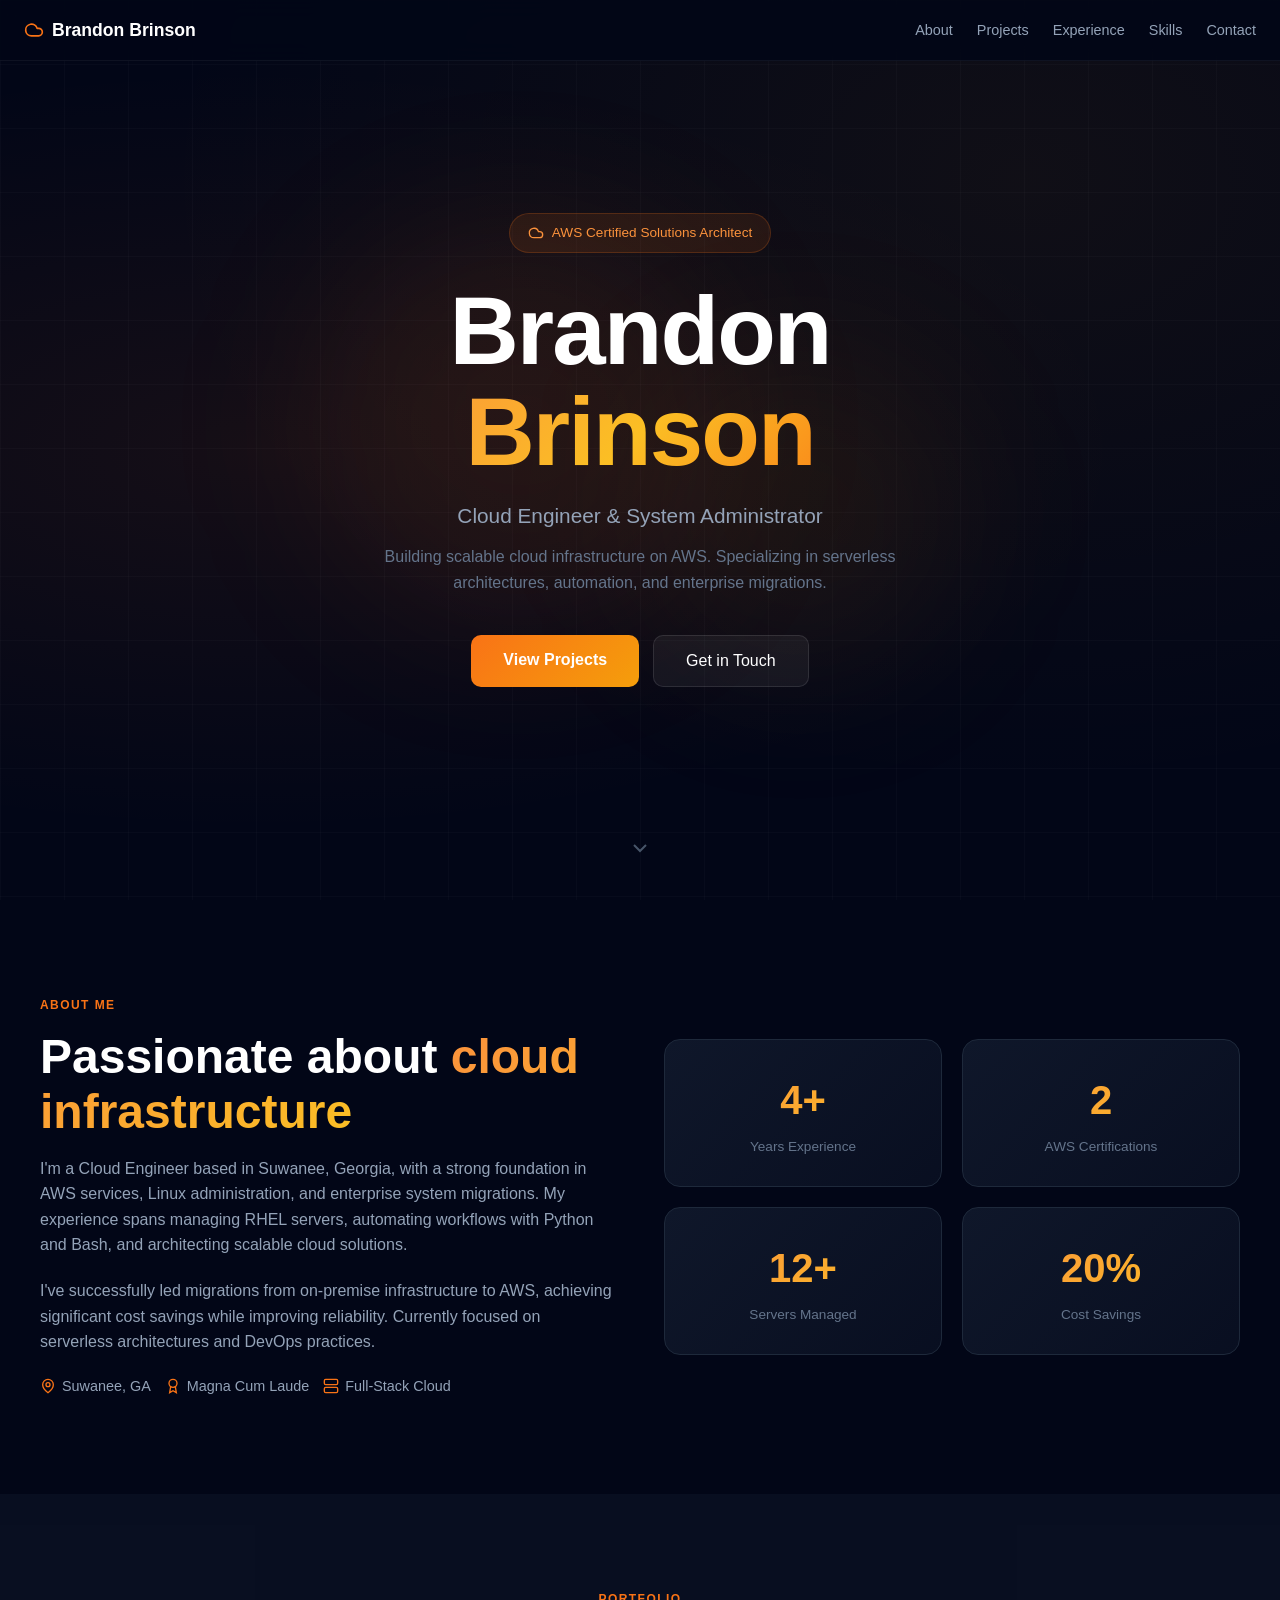
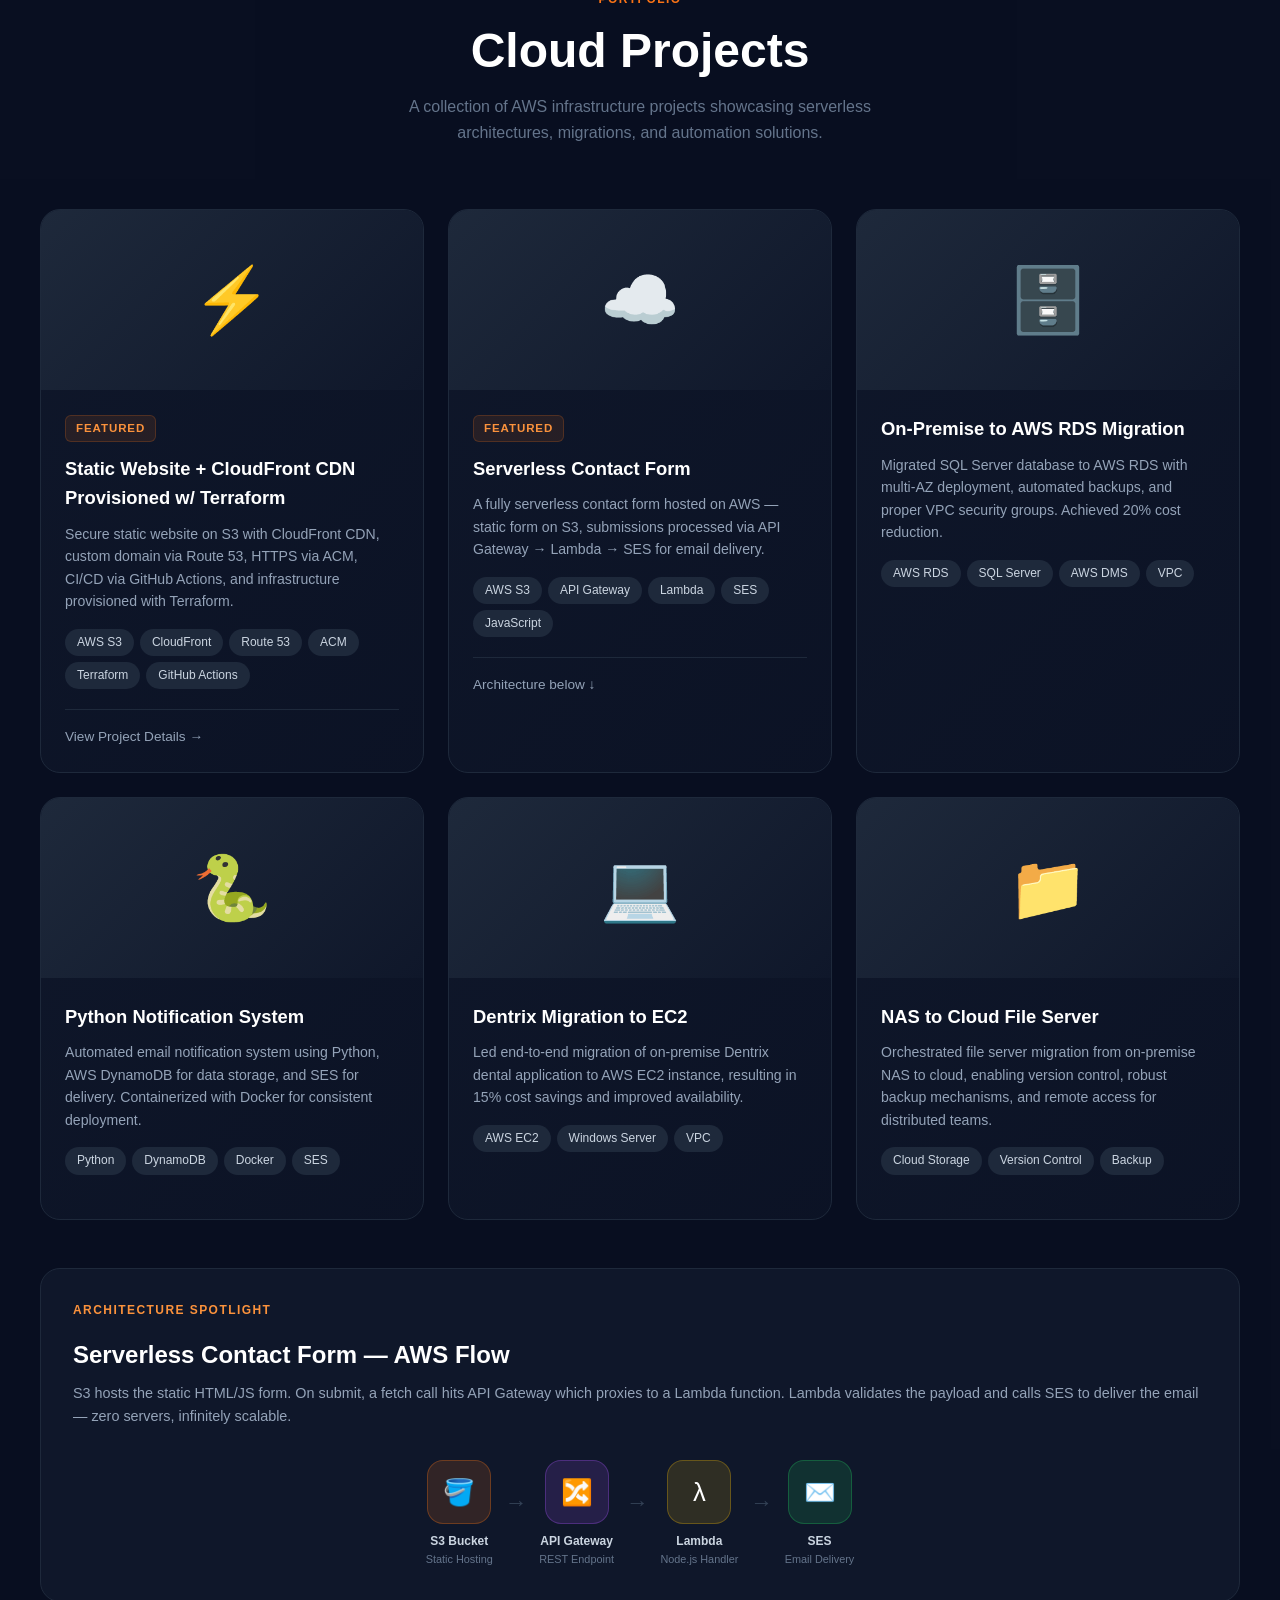
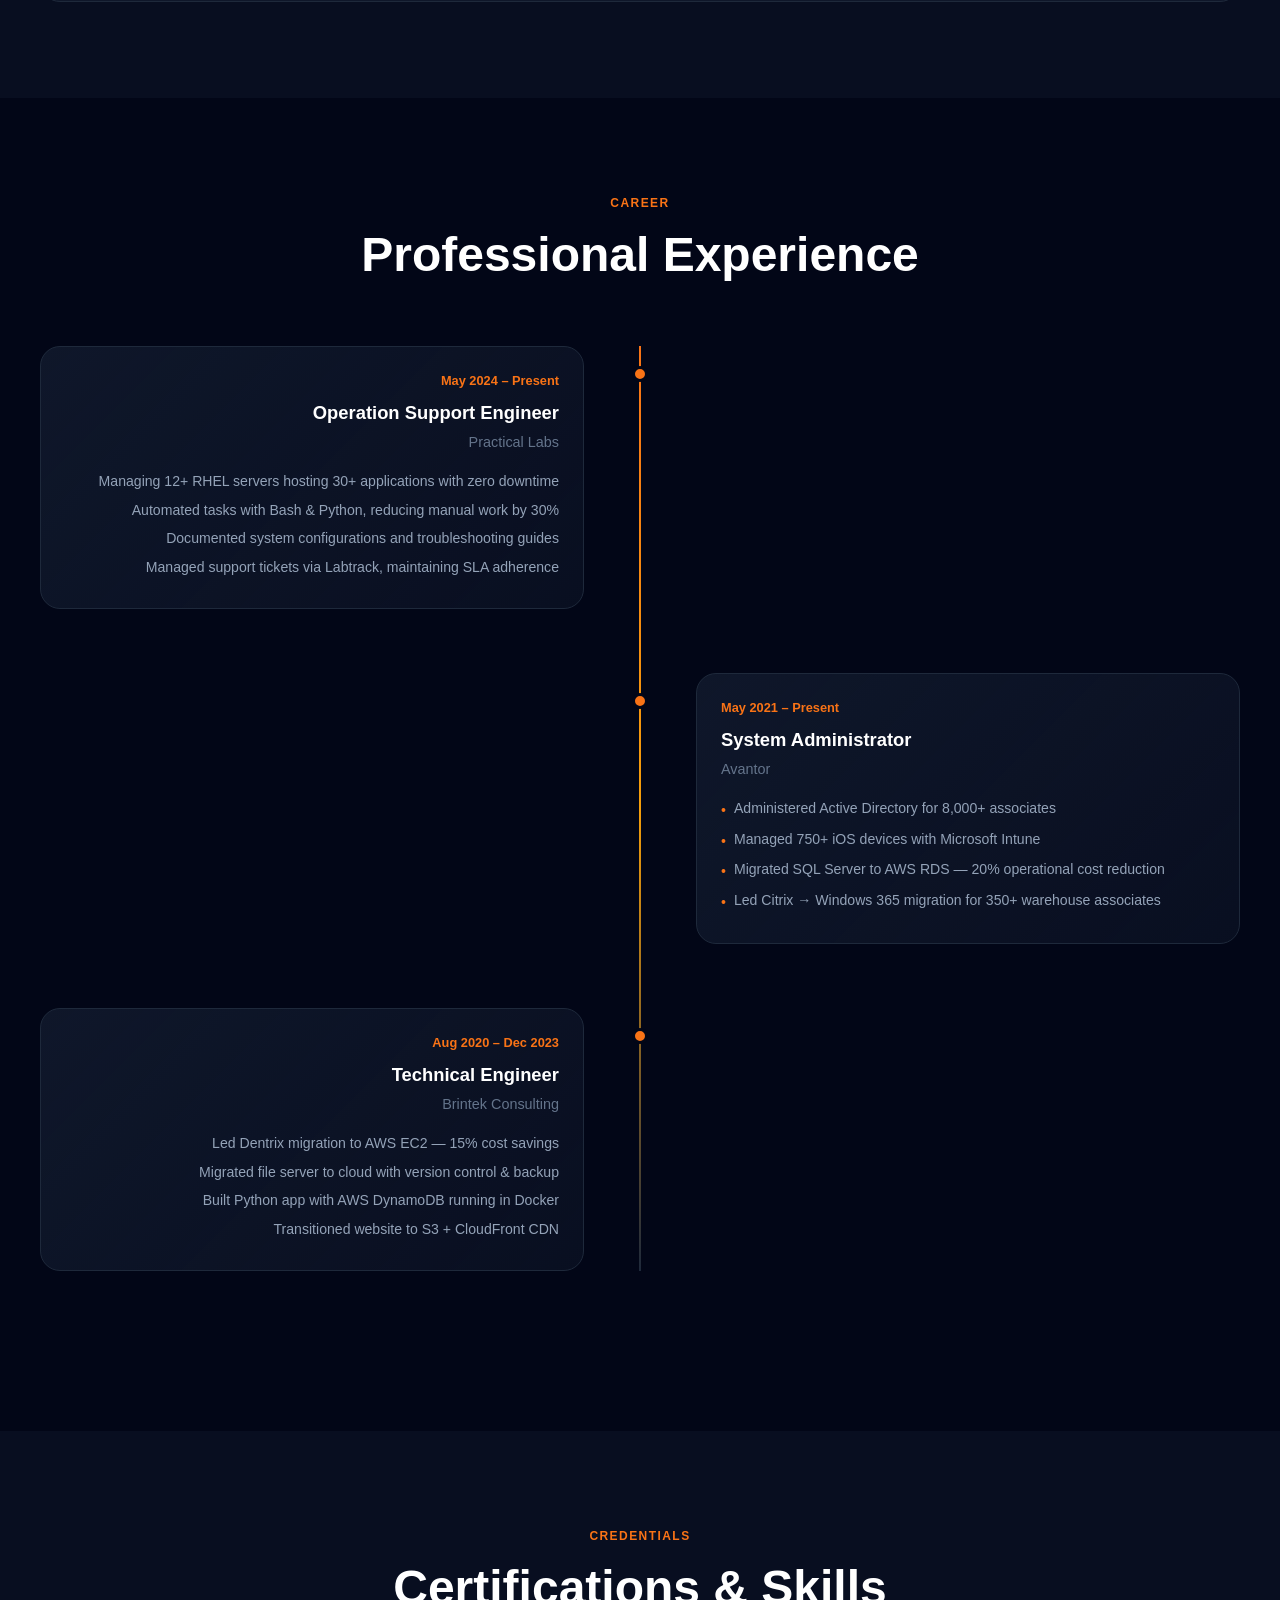
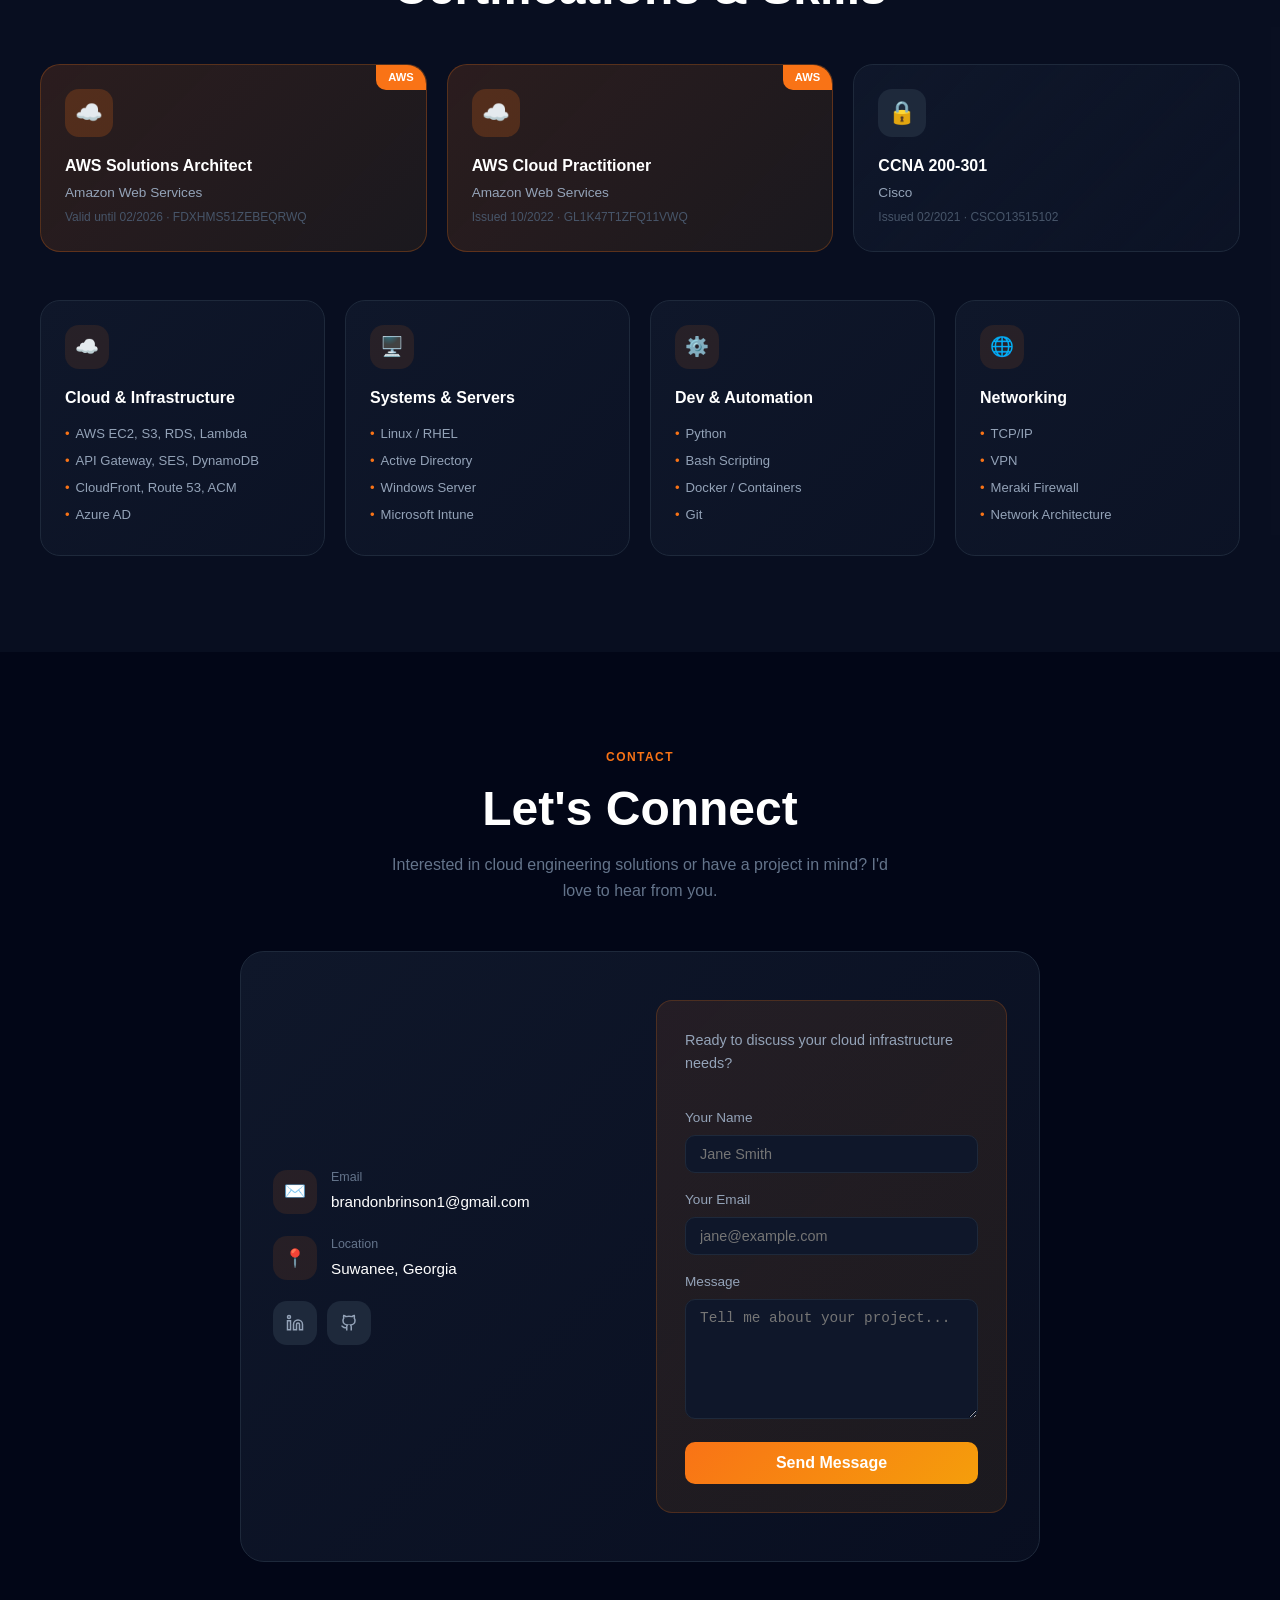
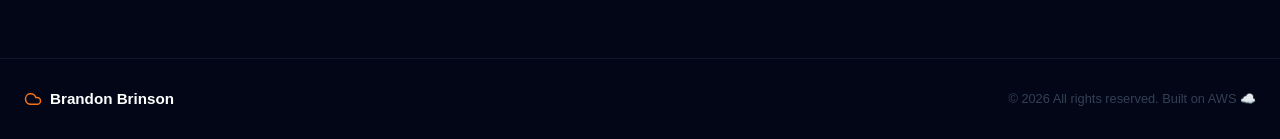
==== website/index.html @ 6574dcab "change 4" ====
<!DOCTYPE html>
<html lang="en">
<head>
  <meta charset="UTF-8" />
  <meta name="viewport" content="width=device-width, initial-scale=1.0" />
  <title>Brandon Brinson4 | Cloud Engineer</title>
  <link rel="stylesheet" href="style.css" />
</head>
<body>

<!-- NAV -->
<nav>
  <a class="nav-logo" href="#">
    <svg xmlns="http://www.w3.org/2000/svg" width="20" height="20" viewBox="0 0 24 24" fill="none" stroke="currentColor" stroke-width="2" stroke-linecap="round" stroke-linejoin="round"><path d="M17.5 19H9a7 7 0 1 1 6.71-9h1.79a4.5 4.5 0 1 1 0 9Z"/></svg>
    Brandon Brinson
  </a>
  <button class="nav-toggle" onclick="document.querySelector('.nav-links').classList.toggle('open')" aria-label="Menu">
    <svg xmlns="http://www.w3.org/2000/svg" width="22" height="22" viewBox="0 0 24 24" fill="none" stroke="currentColor" stroke-width="2"><line x1="3" y1="12" x2="21" y2="12"/><line x1="3" y1="6" x2="21" y2="6"/><line x1="3" y1="18" x2="21" y2="18"/></svg>
  </button>
  <ul class="nav-links">
    <li><a href="#about">About</a></li>
    <li><a href="#projects">Projects</a></li>
    <li><a href="#experience">Experience</a></li>
    <li><a href="#skills">Skills</a></li>
    <li><a href="#contact">Contact</a></li>
  </ul>
</nav>

<!-- HERO -->
<section class="hero">
  <div class="hero-grid"></div>
  <div class="hero-blob1"></div>
  <div class="hero-blob2"></div>
  <div class="hero-inner">
    <div class="hero-badge">
      <svg xmlns="http://www.w3.org/2000/svg" width="16" height="16" viewBox="0 0 24 24" fill="none" stroke="currentColor" stroke-width="2"><path d="M17.5 19H9a7 7 0 1 1 6.71-9h1.79a4.5 4.5 0 1 1 0 9Z"/></svg>
      AWS Certified Solutions Architect
    </div>
    <h1 class="hero-name">
      Brandon
      <span class="gradient">Brinson</span>
    </h1>
    <p class="hero-subtitle">Cloud Engineer &amp; System Administrator</p>
    <p class="hero-desc">Building scalable cloud infrastructure on AWS. Specializing in serverless architectures, automation, and enterprise migrations.</p>
    <div class="hero-btns">
      <a href="#projects" class="btn-primary">View Projects</a>
      <a href="#contact" class="btn-outline">Get in Touch</a>
    </div>
  </div>
  <div class="scroll-ind">
    <svg xmlns="http://www.w3.org/2000/svg" width="24" height="24" viewBox="0 0 24 24" fill="none" stroke="currentColor" stroke-width="2"><polyline points="6 9 12 15 18 9"/></svg>
  </div>
</section>

<!-- ABOUT -->
<section id="about">
  <div class="container">
    <div class="about-grid">
      <div class="about-text">
        <span class="section-label">About Me</span>
        <h2 class="section-title">Passionate about <span class="gradient">cloud infrastructure</span></h2>
        <p>I'm a Cloud Engineer based in Suwanee, Georgia, with a strong foundation in AWS services, Linux administration, and enterprise system migrations. My experience spans managing RHEL servers, automating workflows with Python and Bash, and architecting scalable cloud solutions.</p>
        <p>I've successfully led migrations from on-premise infrastructure to AWS, achieving significant cost savings while improving reliability. Currently focused on serverless architectures and DevOps practices.</p>
        <div class="about-badges">
          <span class="about-badge">
            <svg xmlns="http://www.w3.org/2000/svg" width="16" height="16" viewBox="0 0 24 24" fill="none" stroke="currentColor" stroke-width="2"><path d="M20 10c0 6-8 12-8 12s-8-6-8-12a8 8 0 0 1 16 0Z"/><circle cx="12" cy="10" r="3"/></svg>
            Suwanee, GA
          </span>
          <span class="about-badge">
            <svg xmlns="http://www.w3.org/2000/svg" width="16" height="16" viewBox="0 0 24 24" fill="none" stroke="currentColor" stroke-width="2"><circle cx="12" cy="8" r="6"/><path d="M15.477 12.89 17 22l-5-3-5 3 1.523-9.11"/></svg>
            Magna Cum Laude
          </span>
          <span class="about-badge">
            <svg xmlns="http://www.w3.org/2000/svg" width="16" height="16" viewBox="0 0 24 24" fill="none" stroke="currentColor" stroke-width="2"><rect x="2" y="2" width="20" height="8" rx="2"/><rect x="2" y="14" width="20" height="8" rx="2"/><line x1="6" y1="6" x2="6.01" y2="6"/><line x1="6" y1="18" x2="6.01" y2="18"/></svg>
            Full-Stack Cloud
          </span>
        </div>
      </div>
      <div class="stats-grid">
        <div class="stat-card"><div class="stat-value">4+</div><div class="stat-label">Years Experience</div></div>
        <div class="stat-card"><div class="stat-value">2</div><div class="stat-label">AWS Certifications</div></div>
        <div class="stat-card"><div class="stat-value">12+</div><div class="stat-label">Servers Managed</div></div>
        <div class="stat-card"><div class="stat-value">20%</div><div class="stat-label">Cost Savings</div></div>
      </div>
    </div>
  </div>
</section>

<!-- PROJECTS -->
<section id="projects">
  <div class="container">
    <div class="text-center" style="margin-bottom:64px">
      <span class="section-label">Portfolio</span>
      <h2 class="section-title">Cloud Projects</h2>
      <p class="section-sub">A collection of AWS infrastructure projects showcasing serverless architectures, migrations, and automation solutions.</p>
    </div>

    <div class="projects-grid">
      <a class="project-card project-card-link" href="project-1.html">
        <div class="project-thumb">⚡</div>
        <div class="project-body">
          <span class="project-featured">Featured</span>
          <h3 class="project-title">Static Website + CloudFront CDN Provisioned w/ Terraform</h3>
          <p class="project-desc">Secure static website on S3 with CloudFront CDN, custom domain via Route 53, HTTPS via ACM, CI/CD via GitHub Actions, and infrastructure provisioned with Terraform.</p>
          <div class="project-tags">
            <span class="tag">AWS S3</span><span class="tag">CloudFront</span><span class="tag">Route 53</span><span class="tag">ACM</span><span class="tag">Terraform</span><span class="tag">GitHub Actions</span>
          </div>
          <div class="project-links">
            <span class="project-link">View Project Details →</span>
          </div>
        </div>
      </a>

      <div class="project-card">
        <div class="project-thumb">☁️</div>
        <div class="project-body">
          <span class="project-featured">Featured</span>
          <h3 class="project-title">Serverless Contact Form</h3>
          <p class="project-desc">A fully serverless contact form hosted on AWS — static form on S3, submissions processed via API Gateway → Lambda → SES for email delivery.</p>
          <div class="project-tags">
            <span class="tag">AWS S3</span><span class="tag">API Gateway</span><span class="tag">Lambda</span><span class="tag">SES</span><span class="tag">JavaScript</span>
          </div>
          <div class="project-links"><span class="project-link">Architecture below ↓</span></div>
        </div>
      </div>

      <div class="project-card">
        <div class="project-thumb">🗄️</div>
        <div class="project-body">
          <h3 class="project-title">On-Premise to AWS RDS Migration</h3>
          <p class="project-desc">Migrated SQL Server database to AWS RDS with multi-AZ deployment, automated backups, and proper VPC security groups. Achieved 20% cost reduction.</p>
          <div class="project-tags">
            <span class="tag">AWS RDS</span><span class="tag">SQL Server</span><span class="tag">AWS DMS</span><span class="tag">VPC</span>
          </div>
        </div>
      </div>

      <div class="project-card">
        <div class="project-thumb">🐍</div>
        <div class="project-body">
          <h3 class="project-title">Python Notification System</h3>
          <p class="project-desc">Automated email notification system using Python, AWS DynamoDB for data storage, and SES for delivery. Containerized with Docker for consistent deployment.</p>
          <div class="project-tags">
            <span class="tag">Python</span><span class="tag">DynamoDB</span><span class="tag">Docker</span><span class="tag">SES</span>
          </div>
        </div>
      </div>

      <div class="project-card">
        <div class="project-thumb">💻</div>
        <div class="project-body">
          <h3 class="project-title">Dentrix Migration to EC2</h3>
          <p class="project-desc">Led end-to-end migration of on-premise Dentrix dental application to AWS EC2 instance, resulting in 15% cost savings and improved availability.</p>
          <div class="project-tags">
            <span class="tag">AWS EC2</span><span class="tag">Windows Server</span><span class="tag">VPC</span>
          </div>
        </div>
      </div>

      <div class="project-card">
        <div class="project-thumb">📁</div>
        <div class="project-body">
          <h3 class="project-title">NAS to Cloud File Server</h3>
          <p class="project-desc">Orchestrated file server migration from on-premise NAS to cloud, enabling version control, robust backup mechanisms, and remote access for distributed teams.</p>
          <div class="project-tags">
            <span class="tag">Cloud Storage</span><span class="tag">Version Control</span><span class="tag">Backup</span>
          </div>
        </div>
      </div>
    </div>

    <!-- Architecture deep-dive -->
    <div class="arch-section">
      <p class="arch-title">Architecture Spotlight</p>
      <h3 class="arch-h">Serverless Contact Form — AWS Flow</h3>
      <p class="arch-p">S3 hosts the static HTML/JS form. On submit, a fetch call hits API Gateway which proxies to a Lambda function. Lambda validates the payload and calls SES to deliver the email — zero servers, infinitely scalable.</p>
      <div class="arch-flow">
        <div class="arch-step">
          <div class="arch-icon s3">🪣</div>
          <div class="arch-step-name">S3 Bucket</div>
          <div class="arch-step-sub">Static Hosting</div>
        </div>
        <div class="arch-arrow">→</div>
        <div class="arch-step">
          <div class="arch-icon apigw">🔀</div>
          <div class="arch-step-name">API Gateway</div>
          <div class="arch-step-sub">REST Endpoint</div>
        </div>
        <div class="arch-arrow">→</div>
        <div class="arch-step">
          <div class="arch-icon lambda">λ</div>
          <div class="arch-step-name">Lambda</div>
          <div class="arch-step-sub">Node.js Handler</div>
        </div>
        <div class="arch-arrow">→</div>
        <div class="arch-step">
          <div class="arch-icon ses">✉️</div>
          <div class="arch-step-name">SES</div>
          <div class="arch-step-sub">Email Delivery</div>
        </div>
      </div>
    </div>
  </div>
</section>

<!-- EXPERIENCE -->
<section id="experience">
  <div class="container">
    <div class="text-center" style="margin-bottom:64px">
      <span class="section-label">Career</span>
      <h2 class="section-title">Professional Experience</h2>
    </div>
    <div class="timeline">
      <div class="timeline-item">
        <div class="tl-dot"></div>
        <div class="tl-card">
          <div class="tl-period">May 2024 – Present</div>
          <div class="tl-title">Operation Support Engineer</div>
          <div class="tl-company">Practical Labs</div>
          <ul class="tl-list">
            <li>Managing 12+ RHEL servers hosting 30+ applications with zero downtime</li>
            <li>Automated tasks with Bash &amp; Python, reducing manual work by 30%</li>
            <li>Documented system configurations and troubleshooting guides</li>
            <li>Managed support tickets via Labtrack, maintaining SLA adherence</li>
          </ul>
        </div>
      </div>
      <div class="timeline-item">
        <div class="tl-dot"></div>
        <div class="tl-card">
          <div class="tl-period">May 2021 – Present</div>
          <div class="tl-title">System Administrator</div>
          <div class="tl-company">Avantor</div>
          <ul class="tl-list">
            <li>Administered Active Directory for 8,000+ associates</li>
            <li>Managed 750+ iOS devices with Microsoft Intune</li>
            <li>Migrated SQL Server to AWS RDS — 20% operational cost reduction</li>
            <li>Led Citrix → Windows 365 migration for 350+ warehouse associates</li>
          </ul>
        </div>
      </div>
      <div class="timeline-item">
        <div class="tl-dot"></div>
        <div class="tl-card">
          <div class="tl-period">Aug 2020 – Dec 2023</div>
          <div class="tl-title">Technical Engineer</div>
          <div class="tl-company">Brintek Consulting</div>
          <ul class="tl-list">
            <li>Led Dentrix migration to AWS EC2 — 15% cost savings</li>
            <li>Migrated file server to cloud with version control &amp; backup</li>
            <li>Built Python app with AWS DynamoDB running in Docker</li>
            <li>Transitioned website to S3 + CloudFront CDN</li>
          </ul>
        </div>
      </div>
    </div>
  </div>
</section>

<!-- SKILLS -->
<section id="skills">
  <div class="container">
    <div class="text-center" style="margin-bottom:48px">
      <span class="section-label">Credentials</span>
      <h2 class="section-title">Certifications &amp; Skills</h2>
    </div>
    <div class="certs-grid">
      <div class="cert-card aws">
        <div class="cert-badge">AWS</div>
        <div class="cert-icon aws-bg">☁️</div>
        <div class="cert-name">AWS Solutions Architect</div>
        <div class="cert-issuer">Amazon Web Services</div>
        <div class="cert-date">Valid until 02/2026 · FDXHMS51ZEBEQRWQ</div>
      </div>
      <div class="cert-card aws">
        <div class="cert-badge">AWS</div>
        <div class="cert-icon aws-bg">☁️</div>
        <div class="cert-name">AWS Cloud Practitioner</div>
        <div class="cert-issuer">Amazon Web Services</div>
        <div class="cert-date">Issued 10/2022 · GL1K47T1ZFQ11VWQ</div>
      </div>
      <div class="cert-card other">
        <div class="cert-icon other-bg">🔒</div>
        <div class="cert-name">CCNA 200-301</div>
        <div class="cert-issuer">Cisco</div>
        <div class="cert-date">Issued 02/2021 · CSCO13515102</div>
      </div>
    </div>
    <div class="skills-grid">
      <div class="skill-card">
        <div class="skill-icon">☁️</div>
        <div class="skill-title">Cloud &amp; Infrastructure</div>
        <ul class="skill-list">
          <li>AWS EC2, S3, RDS, Lambda</li>
          <li>API Gateway, SES, DynamoDB</li>
          <li>CloudFront, Route 53, ACM</li>
          <li>Azure AD</li>
        </ul>
      </div>
      <div class="skill-card">
        <div class="skill-icon">🖥️</div>
        <div class="skill-title">Systems &amp; Servers</div>
        <ul class="skill-list">
          <li>Linux / RHEL</li>
          <li>Active Directory</li>
          <li>Windows Server</li>
          <li>Microsoft Intune</li>
        </ul>
      </div>
      <div class="skill-card">
        <div class="skill-icon">⚙️</div>
        <div class="skill-title">Dev &amp; Automation</div>
        <ul class="skill-list">
          <li>Python</li>
          <li>Bash Scripting</li>
          <li>Docker / Containers</li>
          <li>Git</li>
        </ul>
      </div>
      <div class="skill-card">
        <div class="skill-icon">🌐</div>
        <div class="skill-title">Networking</div>
        <ul class="skill-list">
          <li>TCP/IP</li>
          <li>VPN</li>
          <li>Meraki Firewall</li>
          <li>Network Architecture</li>
        </ul>
      </div>
    </div>
  </div>
</section>

<!-- CONTACT -->
<section id="contact">
  <div class="container">
    <div class="text-center" style="margin-bottom:48px">
      <span class="section-label">Contact</span>
      <h2 class="section-title">Let's Connect</h2>
      <p class="section-sub">Interested in cloud engineering solutions or have a project in mind? I'd love to hear from you.</p>
    </div>
    <div class="contact-card">
      <div class="contact-grid">
        <div>
          <a href="mailto:brandonbrinson1@gmail.com" class="contact-item" style="margin-bottom:20px;display:flex">
            <div class="contact-ic">✉️</div>
            <div>
              <div class="contact-label">Email</div>
              <div class="contact-value">brandonbrinson1@gmail.com</div>
            </div>
          </a>
          <div class="contact-item" style="margin-bottom:20px">
            <div class="contact-ic">📍</div>
            <div>
              <div class="contact-label">Location</div>
              <div class="contact-value">Suwanee, Georgia</div>
            </div>
          </div>
          <div class="contact-socials">
            <a href="https://linkedin.com/in/brandonbrinson" target="_blank" rel="noopener noreferrer" class="social-btn" title="LinkedIn">
              <svg xmlns="http://www.w3.org/2000/svg" width="18" height="18" viewBox="0 0 24 24" fill="none" stroke="#94a3b8" stroke-width="2"><path d="M16 8a6 6 0 0 1 6 6v7h-4v-7a2 2 0 0 0-2-2 2 2 0 0 0-2 2v7h-4v-7a6 6 0 0 1 6-6z"/><rect x="2" y="9" width="4" height="12"/><circle cx="4" cy="4" r="2"/></svg>
            </a>
            <a href="https://github.com" target="_blank" rel="noopener noreferrer" class="social-btn" title="GitHub">
              <svg xmlns="http://www.w3.org/2000/svg" width="18" height="18" viewBox="0 0 24 24" fill="none" stroke="#94a3b8" stroke-width="2"><path d="M15 22v-4a4.8 4.8 0 0 0-1-3.5c3 0 6-2 6-5.5.08-1.25-.27-2.48-1-3.5.28-1.15.28-2.35 0-3.5 0 0-1 0-3 1.5-2.64-.5-5.36-.5-8 0C6 2 5 2 5 2c-.3 1.15-.3 2.35 0 3.5A5.403 5.403 0 0 0 4 9c0 3.5 3 5.5 6 5.5-.39.49-.68 1.05-.85 1.65-.17.6-.22 1.23-.15 1.85v4"/><path d="M9 18c-4.51 2-5-2-7-2"/></svg>
            </a>
          </div>
        </div>
        <div class="contact-cta">
          <p>Ready to discuss your cloud infrastructure needs?</p>
          <!-- Replace YOUR_API_GATEWAY_URL in main.js with your actual API Gateway endpoint -->
          <form class="contact-form" id="contactForm" onsubmit="submitForm(event)">
            <div class="form-group">
              <label class="form-label" for="cf-name">Your Name</label>
              <input class="form-input" id="cf-name" type="text" placeholder="Jane Smith" required />
            </div>
            <div class="form-group">
              <label class="form-label" for="cf-email">Your Email</label>
              <input class="form-input" id="cf-email" type="email" placeholder="jane@example.com" required />
            </div>
            <div class="form-group">
              <label class="form-label" for="cf-msg">Message</label>
              <textarea class="form-input" id="cf-msg" placeholder="Tell me about your project..." required></textarea>
            </div>
            <button type="submit" class="btn-primary" id="submitBtn" style="width:100%">Send Message</button>
            <div id="formStatus" class="form-status" style="display:none"></div>
          </form>
        </div>
      </div>
    </div>
  </div>
</section>

<!-- FOOTER -->
<footer>
  <div class="footer-logo">
    <svg xmlns="http://www.w3.org/2000/svg" width="18" height="18" viewBox="0 0 24 24" fill="none" stroke="#f97316" stroke-width="2"><path d="M17.5 19H9a7 7 0 1 1 6.71-9h1.79a4.5 4.5 0 1 1 0 9Z"/></svg>
    Brandon Brinson
  </div>
  <p class="footer-copy">&copy; <span id="yr"></span> All rights reserved. Built on AWS ☁️</p>
</footer>

<script src="main.js"></script>
</body>
</html>
---- website/style.css ----
*, *::before, *::after { box-sizing: border-box; margin: 0; padding: 0; }
html { scroll-behavior: smooth; }
body { font-family: -apple-system, BlinkMacSystemFont, 'Segoe UI', Roboto, sans-serif; background: #020617; color: #fff; line-height: 1.6; }

/* Nav */
nav { position: fixed; top: 0; left: 0; right: 0; z-index: 100; padding: 16px 24px; display: flex; justify-content: space-between; align-items: center; background: rgba(2,6,23,0.85); backdrop-filter: blur(12px); border-bottom: 1px solid rgba(255,255,255,0.05); }
.nav-logo { display: flex; align-items: center; gap: 8px; font-weight: 700; font-size: 1.1rem; color: #fff; text-decoration: none; }
.nav-logo svg { color: #f97316; }
.nav-links { display: flex; gap: 24px; list-style: none; }
.nav-links a { color: #94a3b8; text-decoration: none; font-size: 0.9rem; transition: color 0.2s; }
.nav-links a:hover { color: #f97316; }

/* Hero */
.hero { min-height: 100vh; display: flex; align-items: center; justify-content: center; position: relative; background: radial-gradient(ellipse at 20% 50%, rgba(249,115,22,0.08) 0%, transparent 60%), radial-gradient(ellipse at 80% 20%, rgba(245,158,11,0.06) 0%, transparent 60%), #020617; overflow: hidden; }
.hero-grid { position: absolute; inset: 0; background-image: linear-gradient(rgba(255,255,255,0.02) 1px, transparent 1px), linear-gradient(90deg, rgba(255,255,255,0.02) 1px, transparent 1px); background-size: 64px 64px; }
.hero-blob1 { position: absolute; top: 25%; left: 25%; width: 400px; height: 400px; background: rgba(249,115,22,0.08); border-radius: 50%; filter: blur(80px); animation: pulse 4s ease-in-out infinite; }
.hero-blob2 { position: absolute; bottom: 25%; right: 25%; width: 320px; height: 320px; background: rgba(245,158,11,0.06); border-radius: 50%; filter: blur(80px); animation: pulse 4s ease-in-out infinite 1s; }
@keyframes pulse { 0%,100%{opacity:1} 50%{opacity:0.5} }
.hero-inner { position: relative; z-index: 10; text-align: center; padding: 0 24px; max-width: 860px; animation: fadeUp 0.8s ease forwards; }
@keyframes fadeUp { from{opacity:0;transform:translateY(24px)} to{opacity:1;transform:translateY(0)} }
.hero-badge { display: inline-flex; align-items: center; gap: 8px; padding: 8px 18px; border-radius: 999px; background: rgba(249,115,22,0.1); border: 1px solid rgba(249,115,22,0.2); color: #fb923c; font-size: 0.85rem; font-weight: 500; margin-bottom: 28px; }
.hero-name { font-size: clamp(3rem, 10vw, 6rem); font-weight: 800; line-height: 1.05; letter-spacing: -0.02em; margin-bottom: 16px; }
.hero-name .gradient { background: linear-gradient(135deg, #fb923c, #fbbf24, #f97316); -webkit-background-clip: text; -webkit-text-fill-color: transparent; background-clip: text; display: block; }
.hero-subtitle { font-size: 1.3rem; color: #94a3b8; font-weight: 300; margin-bottom: 12px; }
.hero-desc { color: #64748b; margin-bottom: 40px; max-width: 560px; margin-left: auto; margin-right: auto; }
.hero-btns { display: flex; flex-wrap: wrap; justify-content: center; gap: 14px; }
.btn-primary { padding: 12px 32px; background: linear-gradient(135deg, #f97316, #f59e0b); color: #fff; font-weight: 600; border-radius: 10px; text-decoration: none; border: none; cursor: pointer; transition: opacity 0.2s, transform 0.2s; font-size: 1rem; }
.btn-primary:hover { opacity: 0.9; transform: translateY(-1px); }
.btn-outline { padding: 12px 32px; background: rgba(255,255,255,0.05); color: #fff; font-weight: 500; border-radius: 10px; text-decoration: none; border: 1px solid rgba(255,255,255,0.1); cursor: pointer; transition: background 0.2s; font-size: 1rem; }
.btn-outline:hover { background: rgba(255,255,255,0.1); }
.scroll-ind { position: absolute; bottom: 32px; left: 50%; transform: translateX(-50%); animation: bounce 1.5s infinite; }
.scroll-ind svg { color: #475569; }
@keyframes bounce { 0%,100%{transform:translateX(-50%) translateY(0)} 50%{transform:translateX(-50%) translateY(8px)} }

/* Sections */
section { padding: 96px 24px; }
.section-label { font-size: 0.75rem; font-weight: 600; letter-spacing: 0.12em; text-transform: uppercase; color: #f97316; display: block; margin-bottom: 14px; }
.section-title { font-size: clamp(2rem, 5vw, 3rem); font-weight: 800; color: #fff; margin-bottom: 16px; line-height: 1.15; }
.section-title .gradient { background: linear-gradient(135deg, #fb923c, #fbbf24); -webkit-background-clip: text; -webkit-text-fill-color: transparent; background-clip: text; }
.section-sub { color: #64748b; max-width: 520px; }
.container { max-width: 1200px; margin: 0 auto; }
.text-center { text-align: center; }
.text-center .section-sub { margin-left: auto; margin-right: auto; }

/* About */
#about { background: #020617; }
.about-grid { display: grid; grid-template-columns: 1fr; gap: 48px; align-items: center; }
@media(min-width:1024px){ .about-grid{grid-template-columns:1fr 1fr} }
.about-text p { color: #94a3b8; margin-bottom: 20px; }
.about-badges { display: flex; flex-wrap: wrap; gap: 14px; margin-top: 8px; }
.about-badge { display: flex; align-items: center; gap: 6px; color: #94a3b8; font-size: 0.9rem; }
.about-badge svg { color: #f97316; flex-shrink: 0; }
.stats-grid { display: grid; grid-template-columns: 1fr 1fr; gap: 20px; }
.stat-card { background: linear-gradient(135deg, #0f172a, #0f172a80); border: 1px solid #1e293b; border-radius: 16px; padding: 28px; text-align: center; }
.stat-value { font-size: 2.5rem; font-weight: 800; background: linear-gradient(135deg, #fb923c, #fbbf24); -webkit-background-clip: text; -webkit-text-fill-color: transparent; background-clip: text; margin-bottom: 4px; }
.stat-label { color: #64748b; font-size: 0.85rem; }

/* Projects */
#projects { background: rgba(15,23,42,0.5); }
.projects-grid { display: grid; gap: 24px; grid-template-columns: 1fr; }
@media(min-width:640px){ .projects-grid{grid-template-columns:1fr 1fr} }
@media(min-width:1024px){ .projects-grid{grid-template-columns:1fr 1fr 1fr} }
.project-card { background: linear-gradient(135deg, #0f172a, #0f172a80); border: 1px solid #1e293b; border-radius: 20px; overflow: hidden; transition: border-color 0.3s, transform 0.3s; }
.project-card:hover { border-color: rgba(249,115,22,0.3); transform: translateY(-4px); }
.project-thumb { height: 180px; background: linear-gradient(135deg, #1e293b, #0f172a); display: flex; align-items: center; justify-content: center; font-size: 4rem; }
.project-body { padding: 24px; }
.project-featured { display: inline-block; font-size: 0.72rem; font-weight: 600; letter-spacing: 0.08em; text-transform: uppercase; color: #fb923c; background: rgba(249,115,22,0.1); border: 1px solid rgba(249,115,22,0.2); border-radius: 6px; padding: 3px 10px; margin-bottom: 12px; }
.project-title { font-size: 1.15rem; font-weight: 700; color: #fff; margin-bottom: 10px; }
.project-desc { color: #94a3b8; font-size: 0.88rem; margin-bottom: 16px; }
.project-tags { display: flex; flex-wrap: wrap; gap: 6px; margin-bottom: 20px; }
.tag { padding: 4px 12px; background: #1e293b; color: #cbd5e1; font-size: 0.75rem; border-radius: 999px; }
.project-links { display: flex; gap: 16px; padding-top: 16px; border-top: 1px solid #1e293b; }
.project-link { display: flex; align-items: center; gap: 6px; color: #94a3b8; font-size: 0.85rem; text-decoration: none; transition: color 0.2s; }
.project-link:hover { color: #fff; }

/* Architecture diagram */
.arch-section { background: #0f172a; border: 1px solid #1e293b; border-radius: 20px; padding: 32px; margin-top: 48px; }
.arch-title { color: #fb923c; font-size: 0.75rem; font-weight: 600; letter-spacing: 0.12em; text-transform: uppercase; margin-bottom: 16px; }
.arch-h { font-size: 1.5rem; font-weight: 700; color: #fff; margin-bottom: 8px; }
.arch-p { color: #94a3b8; font-size: 0.9rem; margin-bottom: 32px; }
.arch-flow { display: flex; flex-wrap: wrap; align-items: center; justify-content: center; gap: 8px; }
.arch-step { text-align: center; }
.arch-icon { width: 64px; height: 64px; border-radius: 16px; display: flex; align-items: center; justify-content: center; margin: 0 auto 8px; font-size: 1.6rem; }
.arch-icon.s3 { background: rgba(249,115,22,0.15); border: 1px solid rgba(249,115,22,0.3); }
.arch-icon.apigw { background: rgba(168,85,247,0.15); border: 1px solid rgba(168,85,247,0.3); }
.arch-icon.lambda { background: rgba(234,179,8,0.15); border: 1px solid rgba(234,179,8,0.3); }
.arch-icon.ses { background: rgba(34,197,94,0.15); border: 1px solid rgba(34,197,94,0.3); }
.arch-step-name { font-size: 0.75rem; font-weight: 600; color: #cbd5e1; }
.arch-step-sub { font-size: 0.68rem; color: #64748b; }
.arch-arrow { color: #334155; font-size: 1.4rem; margin: 0 4px; padding-bottom: 24px; }

/* Experience */
#experience { background: #020617; }
.timeline { position: relative; }
.timeline::before { content:''; position:absolute; left:16px; top:0; bottom:0; width:2px; background:linear-gradient(to bottom,#f97316,#f59e0b,#1e293b); }
@media(min-width:768px){ .timeline::before{left:50%;transform:translateX(-50%)} }
.timeline-item { position: relative; padding-left: 48px; margin-bottom: 48px; }
@media(min-width:768px){ .timeline-item{padding-left:0; display:grid; grid-template-columns:1fr 40px 1fr; gap:0 0; align-items:start; margin-bottom:64px;} .timeline-item:nth-child(odd) .tl-card{grid-column:1;margin-right:36px;text-align:right} .timeline-item:nth-child(even) .tl-card{grid-column:3;margin-left:36px;} .timeline-item:nth-child(odd) .tl-dot{grid-column:2;grid-row:1} .timeline-item:nth-child(even) .tl-dot{grid-column:2;grid-row:1} .timeline-item:nth-child(even)>.tl-card{order:2} }
.tl-dot { width: 16px; height: 16px; background: #f97316; border: 3px solid #020617; border-radius: 50%; position: absolute; left: 9px; top: 20px; }
@media(min-width:768px){ .tl-dot{position:relative;left:auto;top:auto;margin:20px auto 0} }
.tl-card { background: linear-gradient(135deg, #0f172a, #0f172a80); border: 1px solid #1e293b; border-radius: 20px; padding: 24px; }
.tl-period { color: #f97316; font-size: 0.8rem; font-weight: 600; margin-bottom: 6px; }
.tl-title { font-size: 1.15rem; font-weight: 700; color: #fff; margin-bottom: 4px; }
.tl-company { color: #64748b; margin-bottom: 16px; font-size: 0.9rem; }
.tl-list { list-style: none; }
.tl-list li { color: #94a3b8; font-size: 0.88rem; margin-bottom: 6px; display: flex; gap: 8px; }
@media(min-width:768px){ .timeline-item:nth-child(odd) .tl-list li{flex-direction:row-reverse} .timeline-item:nth-child(odd) .tl-list li::before{content:none} }
.tl-list li::before { content: '•'; color: #f97316; flex-shrink: 0; margin-top: 2px; }

/* Skills */
#skills { background: rgba(15,23,42,0.5); }
.certs-grid { display: grid; gap: 20px; grid-template-columns: 1fr; margin-bottom: 48px; }
@media(min-width:768px){ .certs-grid{grid-template-columns:repeat(3,1fr)} }
.cert-card { border-radius: 20px; padding: 24px; position: relative; overflow: hidden; }
.cert-card.aws { background: linear-gradient(135deg, rgba(249,115,22,0.15), rgba(245,158,11,0.08)); border: 1px solid rgba(249,115,22,0.25); }
.cert-card.other { background: linear-gradient(135deg, #0f172a, #0f172a80); border: 1px solid #1e293b; }
.cert-badge { position: absolute; top: 0; right: 0; padding: 4px 12px; background: #f97316; color: #fff; font-size: 0.7rem; font-weight: 700; border-bottom-left-radius: 10px; }
.cert-icon { width: 48px; height: 48px; border-radius: 14px; display: flex; align-items: center; justify-content: center; margin-bottom: 16px; font-size: 1.4rem; }
.cert-icon.aws-bg { background: rgba(249,115,22,0.2); }
.cert-icon.other-bg { background: #1e293b; }
.cert-name { font-size: 1rem; font-weight: 700; color: #fff; margin-bottom: 4px; }
.cert-issuer { color: #94a3b8; font-size: 0.85rem; margin-bottom: 4px; }
.cert-date { color: #475569; font-size: 0.75rem; }
.skills-grid { display: grid; gap: 20px; grid-template-columns: 1fr 1fr; }
@media(min-width:1024px){ .skills-grid{grid-template-columns:repeat(4,1fr)} }
.skill-card { background: linear-gradient(135deg, #0f172a, #0f172a80); border: 1px solid #1e293b; border-radius: 20px; padding: 24px; }
.skill-icon { width: 44px; height: 44px; background: rgba(249,115,22,0.1); border-radius: 14px; display: flex; align-items: center; justify-content: center; margin-bottom: 16px; font-size: 1.2rem; }
.skill-title { font-size: 1rem; font-weight: 700; color: #fff; margin-bottom: 12px; }
.skill-list { list-style: none; }
.skill-list li { color: #94a3b8; font-size: 0.82rem; margin-bottom: 6px; display: flex; gap: 6px; align-items: flex-start; }
.skill-list li::before { content: '•'; color: #f97316; flex-shrink: 0; }

/* Contact */
#contact { background: #020617; }
.contact-card { background: linear-gradient(135deg, #0f172a, #0f172a80); border: 1px solid #1e293b; border-radius: 24px; padding: 48px 32px; max-width: 800px; margin: 0 auto; }
.contact-grid { display: grid; gap: 32px; }
@media(min-width:768px){ .contact-grid{grid-template-columns:1fr 1fr;align-items:center} }
.contact-item { display: flex; align-items: center; gap: 14px; text-decoration: none; transition: opacity 0.2s; }
.contact-item:hover { opacity: 0.8; }
.contact-ic { width: 44px; height: 44px; background: rgba(249,115,22,0.1); border-radius: 14px; display: flex; align-items: center; justify-content: center; flex-shrink: 0; font-size: 1.1rem; }
.contact-ic:hover { background: rgba(249,115,22,0.2); }
.contact-label { color: #64748b; font-size: 0.78rem; margin-bottom: 2px; }
.contact-value { color: #fff; font-size: 0.95rem; }
.contact-socials { display: flex; gap: 10px; margin-top: 16px; }
.social-btn { width: 44px; height: 44px; background: #1e293b; border-radius: 14px; display: flex; align-items: center; justify-content: center; text-decoration: none; transition: background 0.2s; font-size: 1.1rem; }
.social-btn:hover { background: #334155; }
.contact-cta { background: linear-gradient(135deg, rgba(249,115,22,0.1), rgba(245,158,11,0.08)); border: 1px solid rgba(249,115,22,0.2); border-radius: 16px; padding: 28px; }
.contact-cta p { color: #94a3b8; margin-bottom: 16px; font-size: 0.9rem; }

/* Footer */
footer { padding: 28px 24px; background: #020617; border-top: 1px solid #0f172a; display: flex; flex-wrap: wrap; justify-content: space-between; align-items: center; gap: 12px; max-width: 100%; }
.footer-logo { display: flex; align-items: center; gap: 8px; font-weight: 700; color: #fff; font-size: 0.95rem; }
.footer-copy { color: #334155; font-size: 0.8rem; }

/* Nav toggle for mobile */
.nav-toggle { display: none; background: none; border: none; cursor: pointer; color: #94a3b8; }
@media(max-width:640px){ .nav-links{display:none;position:absolute;top:100%;left:0;right:0;background:#020617;flex-direction:column;padding:16px 24px;border-bottom:1px solid #0f172a} .nav-links.open{display:flex} .nav-toggle{display:block} }

/* Contact form */
.contact-form { margin-top: 32px; }
.form-group { margin-bottom: 16px; }
.form-label { display: block; color: #94a3b8; font-size: 0.85rem; margin-bottom: 6px; }
.form-input { width: 100%; padding: 10px 14px; background: #0f172a; border: 1px solid #1e293b; border-radius: 10px; color: #fff; font-size: 0.9rem; outline: none; transition: border-color 0.2s; }
.form-input:focus { border-color: #f97316; }
textarea.form-input { resize: vertical; min-height: 120px; }
.form-status { margin-top: 10px; font-size: 0.85rem; padding: 8px 12px; border-radius: 8px; }
.form-status.success { background: rgba(34,197,94,0.1); color: #4ade80; border: 1px solid rgba(34,197,94,0.2); }
.form-status.error { background: rgba(239,68,68,0.1); color: #f87171; border: 1px solid rgba(239,68,68,0.2); }

/* Clickable project card */
.project-card-link { text-decoration: none; color: inherit; display: block; }

/* ============================================================
   Project Detail Page
   ============================================================ */

/* Breadcrumb */
.breadcrumb { padding: 100px 24px 0; max-width: 1200px; margin: 0 auto; }
.breadcrumb a { color: #f97316; text-decoration: none; font-size: 0.88rem; }
.breadcrumb a:hover { text-decoration: underline; }
.breadcrumb span { color: #475569; font-size: 0.88rem; margin: 0 8px; }
.breadcrumb .current { color: #94a3b8; font-size: 0.88rem; }

/* Project hero */
.proj-hero { padding: 40px 24px 80px; }
.proj-hero-inner { max-width: 1200px; margin: 0 auto; }
.proj-badges { display: flex; flex-wrap: wrap; gap: 8px; margin-bottom: 24px; }
.proj-badge { padding: 5px 14px; border-radius: 999px; font-size: 0.78rem; font-weight: 600; }
.proj-badge.orange { background: rgba(249,115,22,0.12); border: 1px solid rgba(249,115,22,0.25); color: #fb923c; }
.proj-badge.blue { background: rgba(59,130,246,0.12); border: 1px solid rgba(59,130,246,0.25); color: #60a5fa; }
.proj-badge.green { background: rgba(34,197,94,0.12); border: 1px solid rgba(34,197,94,0.25); color: #4ade80; }
.proj-badge.purple { background: rgba(168,85,247,0.12); border: 1px solid rgba(168,85,247,0.25); color: #c084fc; }
.proj-title { font-size: clamp(1.8rem, 5vw, 3rem); font-weight: 800; color: #fff; margin-bottom: 16px; line-height: 1.15; }
.proj-summary { color: #94a3b8; font-size: 1.05rem; max-width: 760px; line-height: 1.7; }

/* Detail sections */
.detail-section { padding: 64px 24px; }
.detail-section.alt { background: rgba(15,23,42,0.5); }
.detail-inner { max-width: 1200px; margin: 0 auto; }

/* Two-col layout for some sections */
.detail-two-col { display: grid; gap: 48px; grid-template-columns: 1fr; }
@media(min-width:1024px){ .detail-two-col{ grid-template-columns: 1fr 1fr; } }

/* Services grid */
.services-grid { display: grid; gap: 16px; grid-template-columns: 1fr 1fr; }
@media(min-width:768px){ .services-grid{ grid-template-columns: repeat(3,1fr); } }
@media(min-width:1024px){ .services-grid{ grid-template-columns: repeat(4,1fr); } }
.service-card { background: linear-gradient(135deg, #0f172a, #0f172a80); border: 1px solid #1e293b; border-radius: 16px; padding: 20px 16px; }
.service-icon { font-size: 1.6rem; margin-bottom: 10px; }
.service-name { font-size: 0.9rem; font-weight: 700; color: #fff; margin-bottom: 4px; }
.service-desc { font-size: 0.78rem; color: #64748b; }

/* Bullet list styled */
.detail-list { list-style: none; }
.detail-list li { color: #94a3b8; font-size: 0.92rem; margin-bottom: 10px; display: flex; gap: 10px; align-items: flex-start; line-height: 1.6; }
.detail-list li::before { content: '▹'; color: #f97316; flex-shrink: 0; margin-top: 2px; }

/* Two-column bullet lists */
.detail-list-2col { display: grid; grid-template-columns: 1fr; gap: 0; }
@media(min-width:640px){ .detail-list-2col{ grid-template-columns: 1fr 1fr; column-gap: 32px; } }

/* CI/CD flow */
.cicd-flow { display: flex; flex-wrap: wrap; align-items: center; gap: 6px; margin-top: 24px; }
.cicd-step { background: #0f172a; border: 1px solid #1e293b; border-radius: 10px; padding: 8px 16px; color: #cbd5e1; font-size: 0.82rem; font-weight: 600; white-space: nowrap; }
.cicd-arrow { color: #f97316; font-size: 1rem; }

/* Issue/challenge cards */
.issue-card { background: linear-gradient(135deg, #0f172a, #0f172a80); border: 1px solid #1e293b; border-radius: 16px; padding: 24px; margin-bottom: 16px; }
.issue-card:last-child { margin-bottom: 0; }
.issue-row { display: flex; gap: 10px; margin-bottom: 6px; align-items: baseline; }
.issue-label { font-size: 0.72rem; font-weight: 700; text-transform: uppercase; letter-spacing: 0.08em; padding: 2px 8px; border-radius: 4px; flex-shrink: 0; }
.issue-label.problem { background: rgba(239,68,68,0.15); color: #f87171; }
.issue-label.cause { background: rgba(245,158,11,0.15); color: #fbbf24; }
.issue-label.fix { background: rgba(34,197,94,0.15); color: #4ade80; }
.issue-label.lesson { background: rgba(59,130,246,0.15); color: #60a5fa; }
.issue-text { color: #94a3b8; font-size: 0.9rem; line-height: 1.6; }

/* Repo card */
.repo-card { display: inline-flex; align-items: center; gap: 12px; background: linear-gradient(135deg, #0f172a, #0f172a80); border: 1px solid rgba(249,115,22,0.2); border-radius: 14px; padding: 16px 24px; text-decoration: none; transition: border-color 0.2s, transform 0.2s; margin-top: 24px; }
.repo-card:hover { border-color: rgba(249,115,22,0.5); transform: translateY(-2px); }
.repo-card-icon { font-size: 1.4rem; }
.repo-card-label { color: #64748b; font-size: 0.75rem; margin-bottom: 2px; }
.repo-card-name { color: #fff; font-size: 0.95rem; font-weight: 600; }

/* Extended arch flow for more steps */
.arch-flow-wrap { display: flex; flex-wrap: wrap; align-items: center; justify-content: center; gap: 6px; }
.arch-flow-col { display: flex; flex-direction: column; align-items: center; gap: 6px; }
.arch-flow-up { font-size: 0.7rem; color: #64748b; text-align: center; }

/* Learned callout */
.learned-card { background: linear-gradient(135deg, rgba(249,115,22,0.08), rgba(245,158,11,0.05)); border: 1px solid rgba(249,115,22,0.15); border-radius: 20px; padding: 32px; }
.learned-card p { color: #94a3b8; font-size: 0.95rem; line-height: 1.8; }
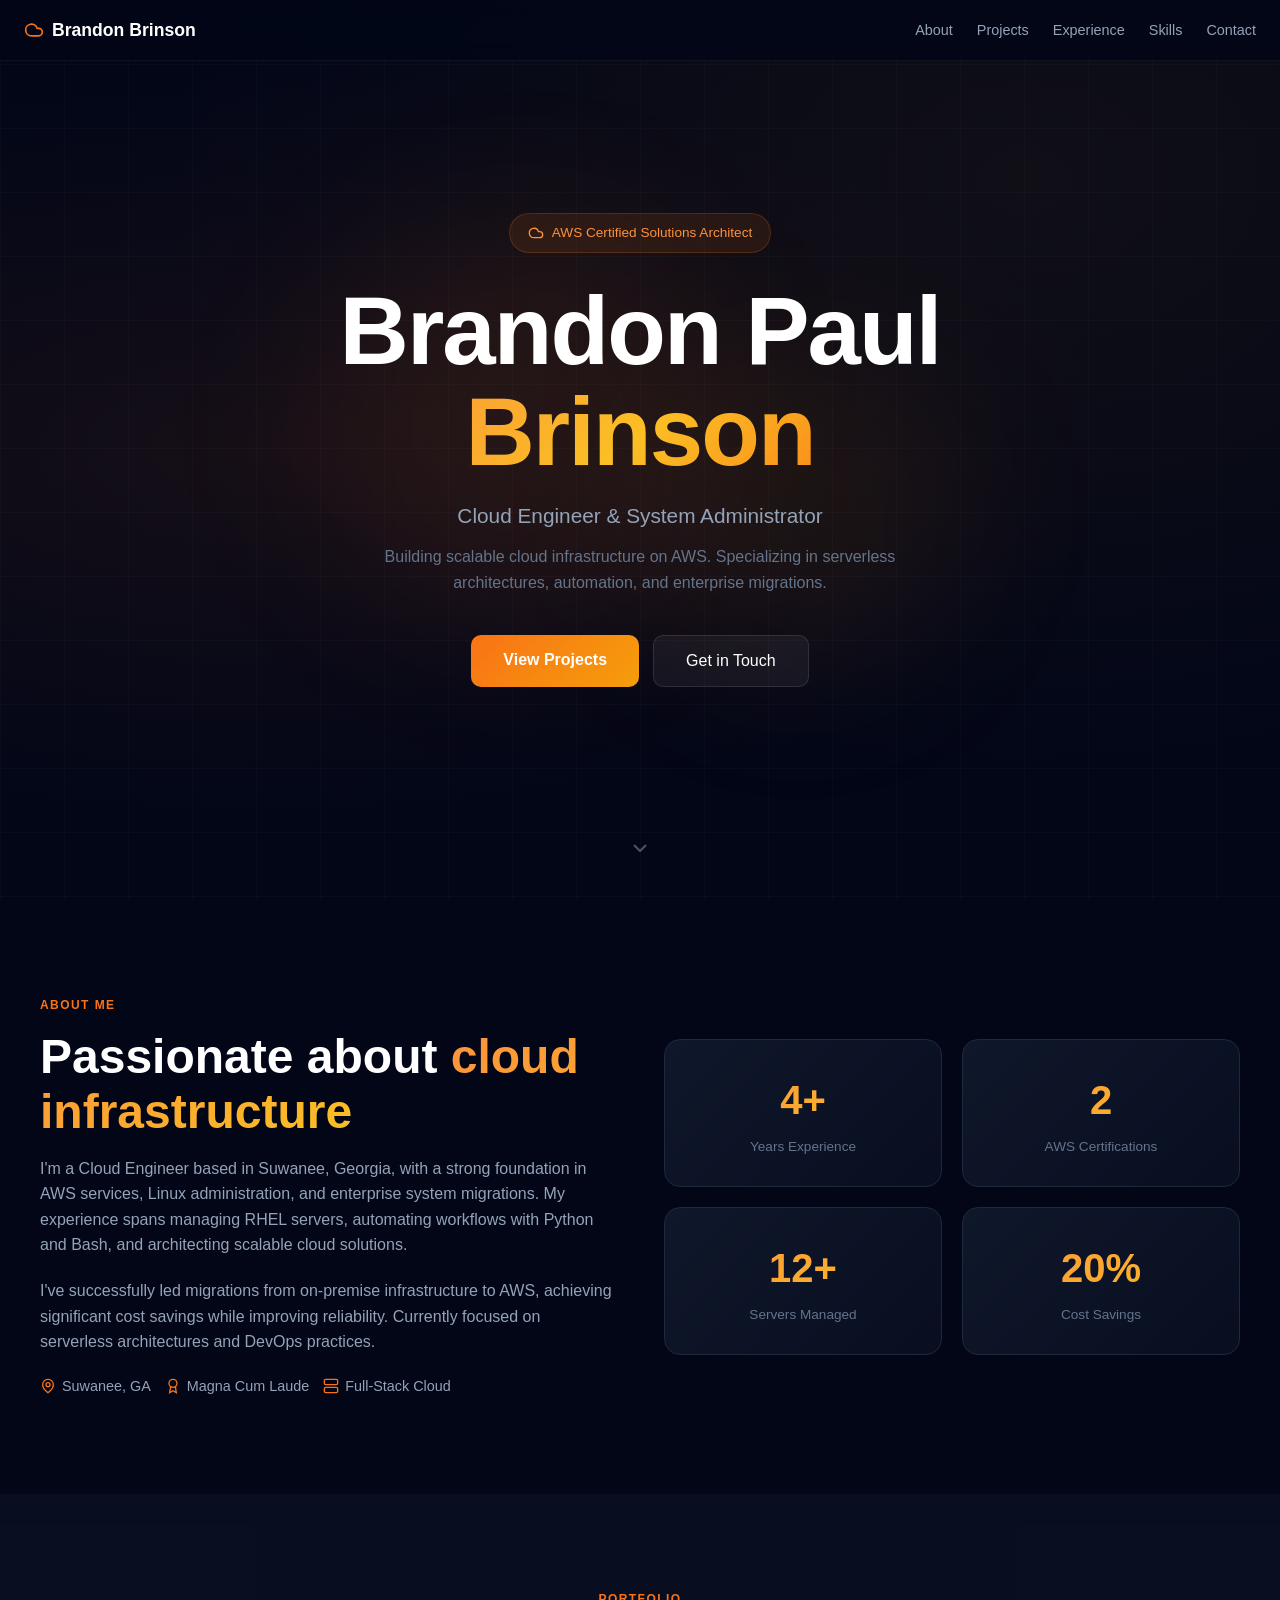
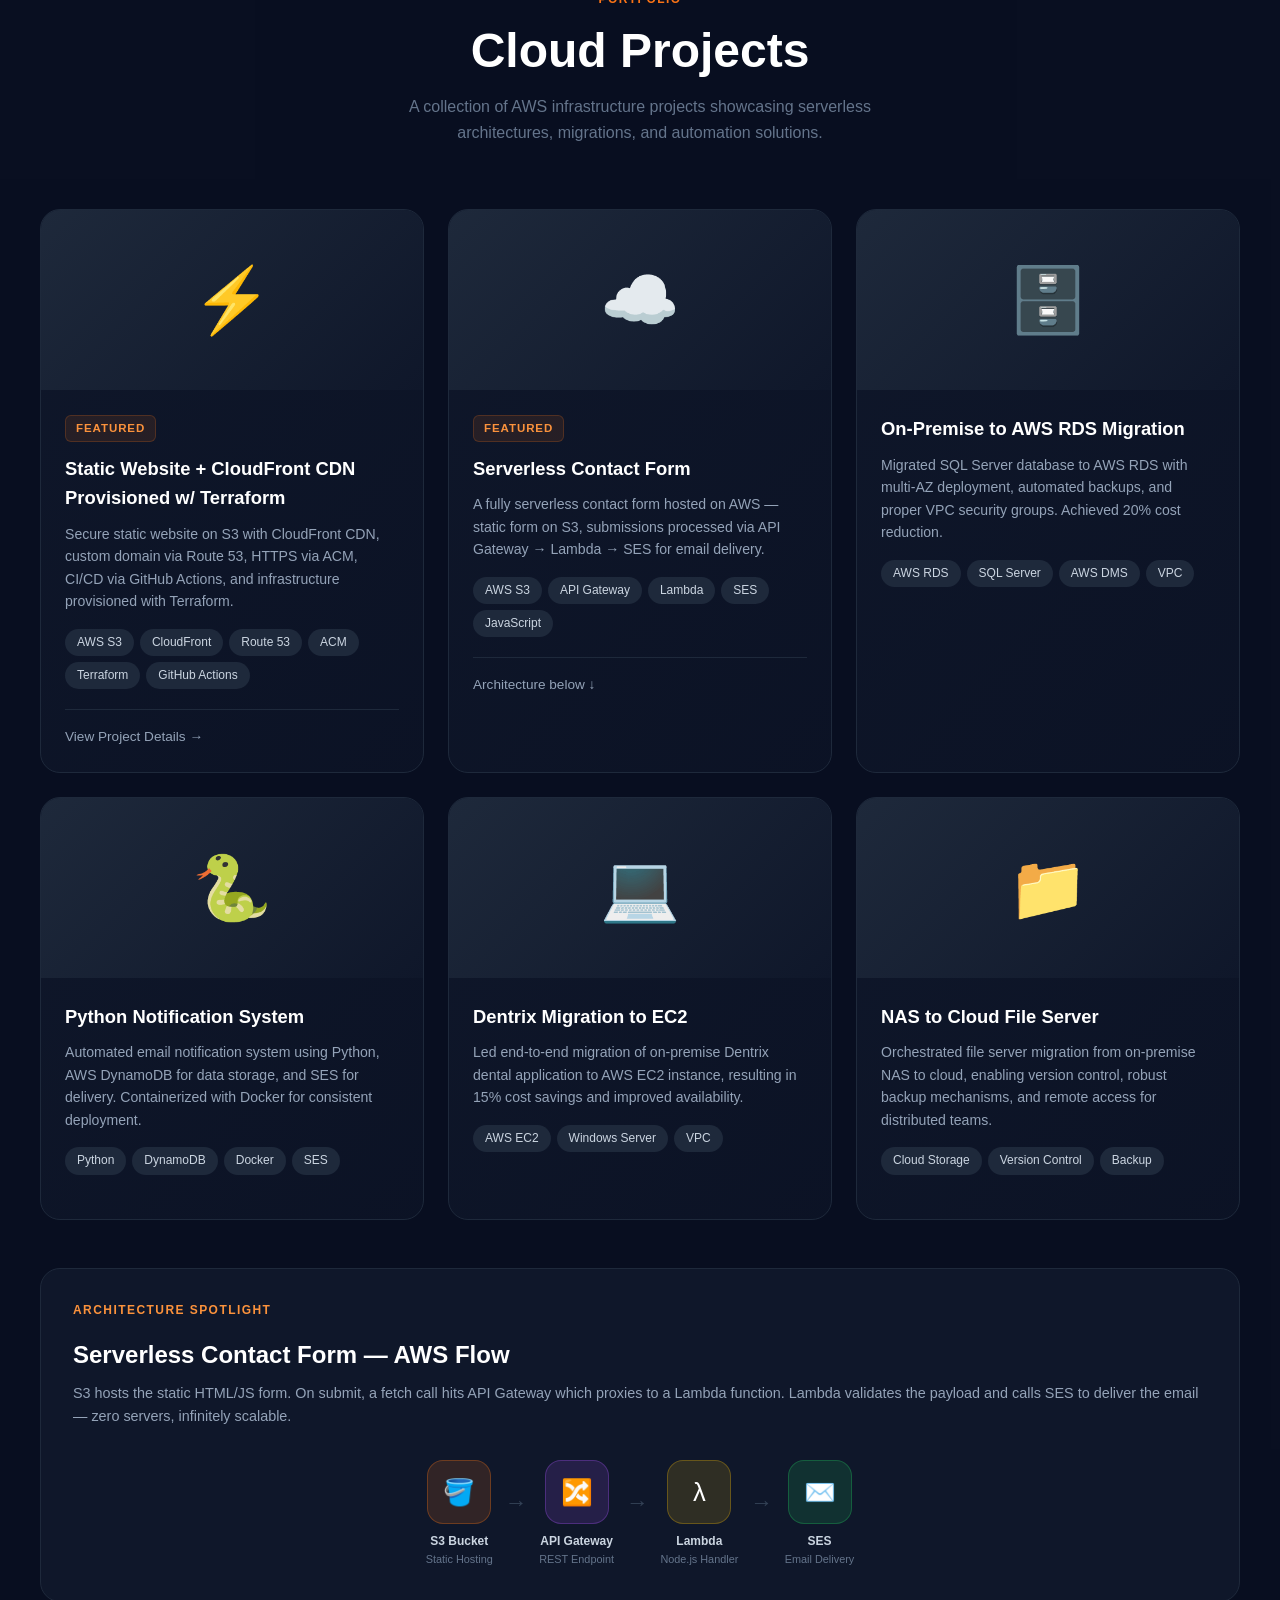
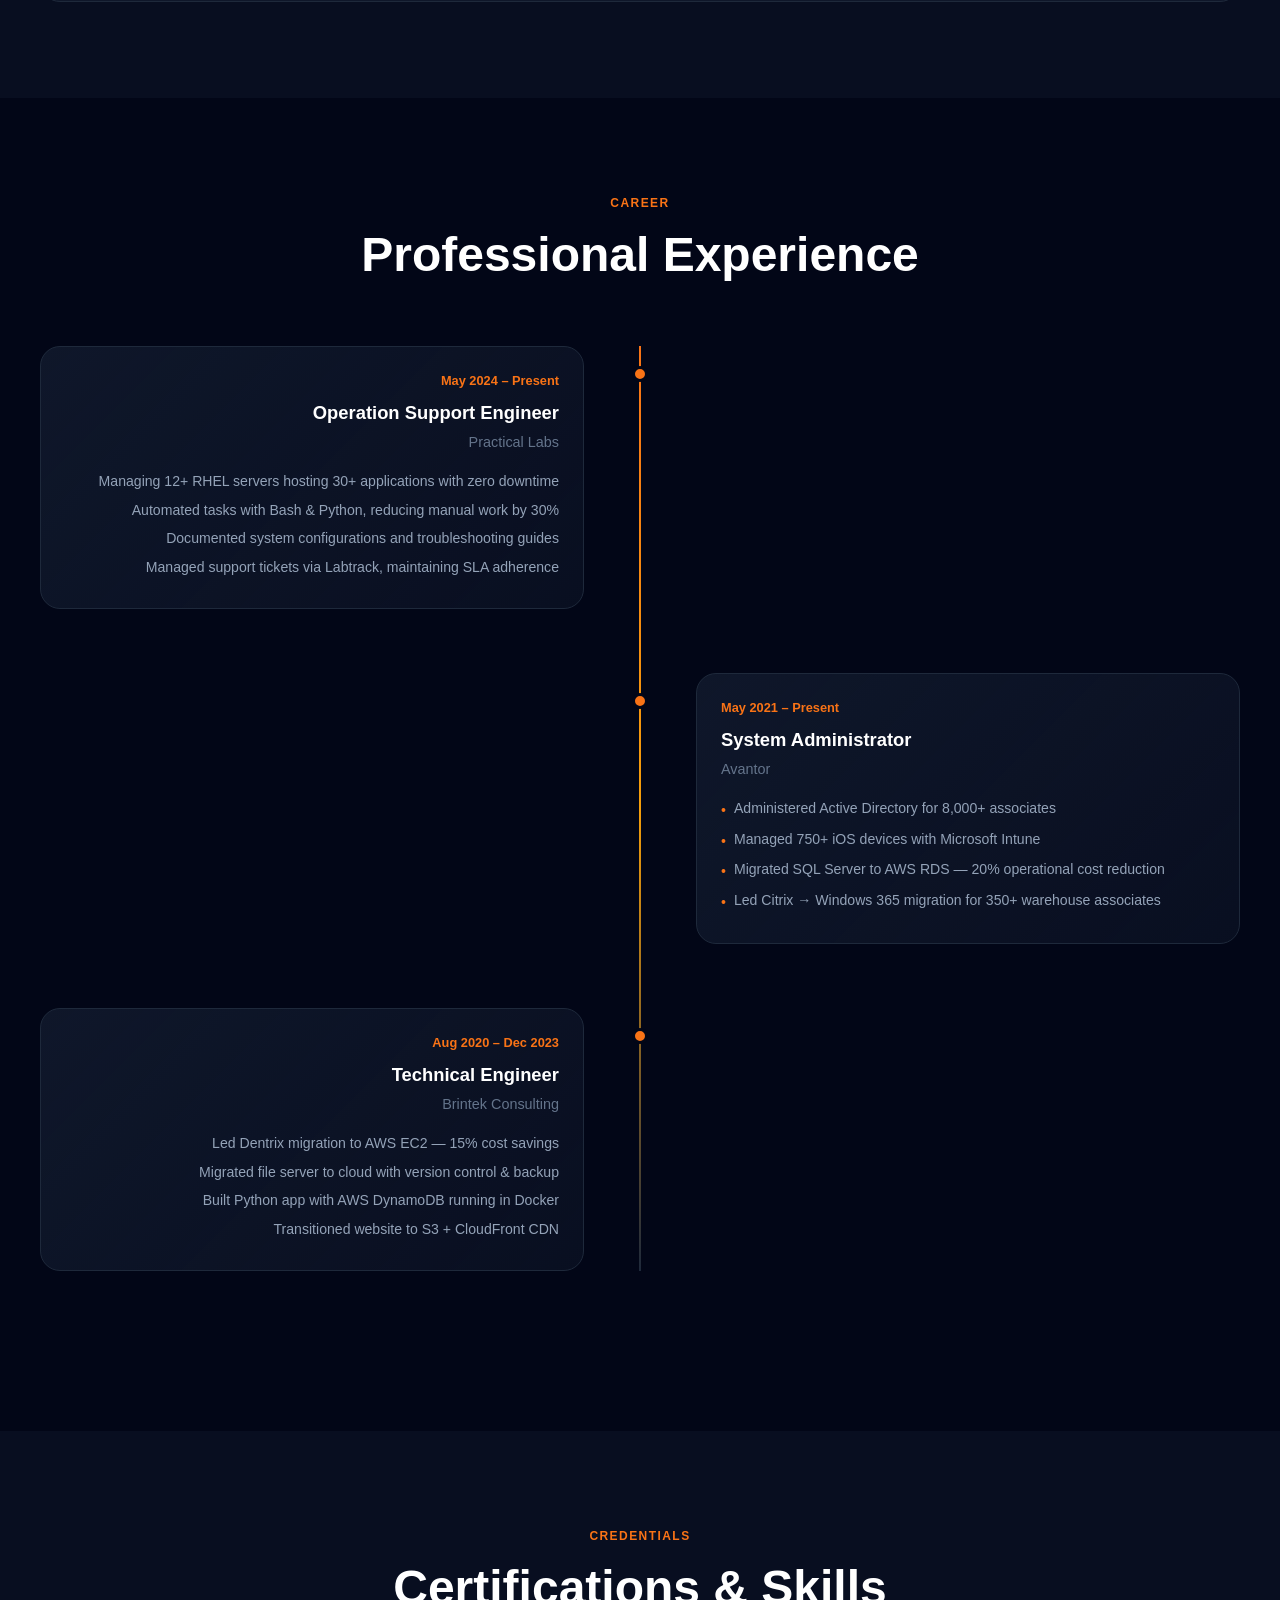
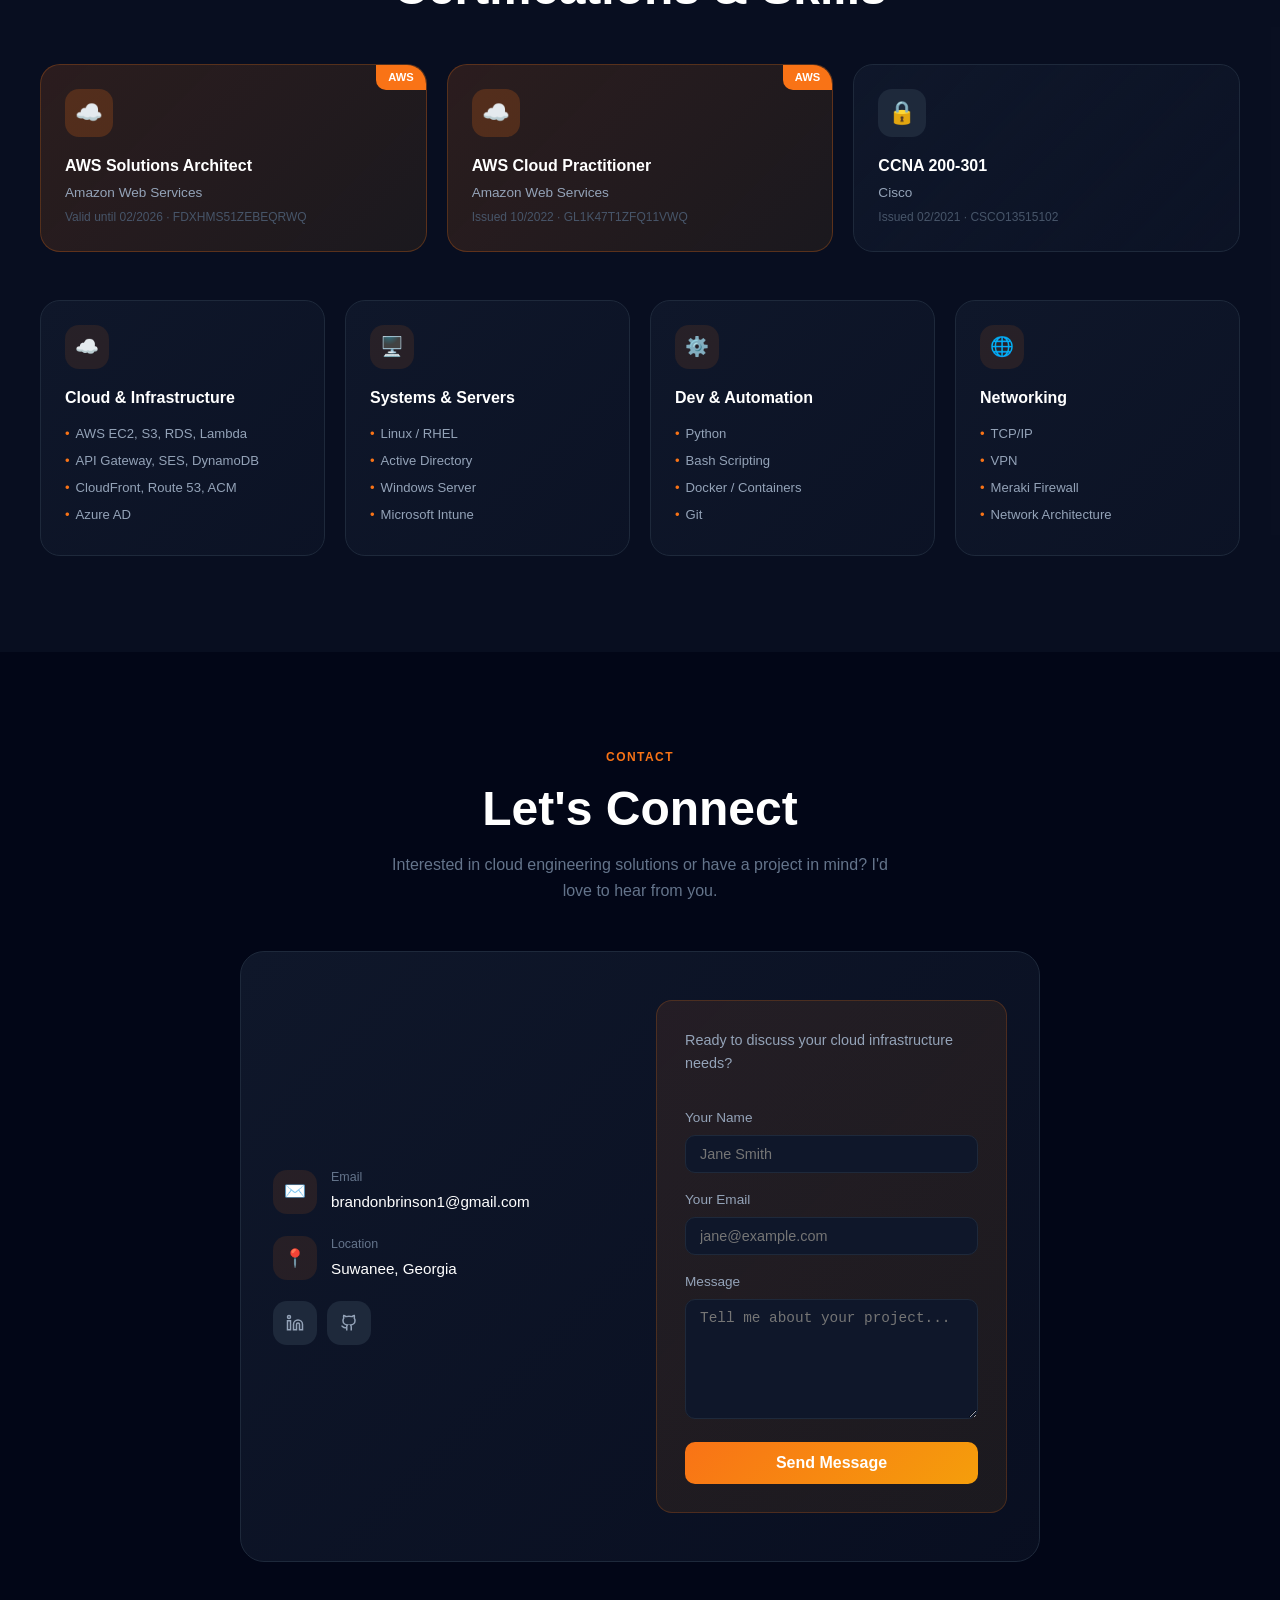
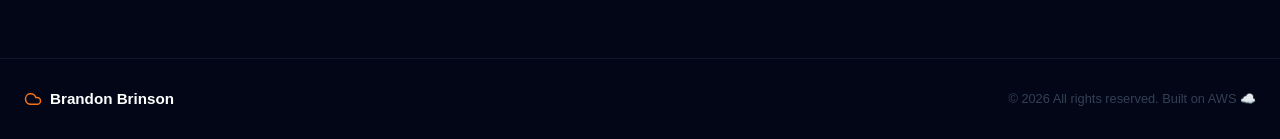
==== commit d17809ae: "Test" ====
--- a/website/index.html
+++ b/website/index.html
@@ -3,7 +3,7 @@
 <head>
   <meta charset="UTF-8" />
   <meta name="viewport" content="width=device-width, initial-scale=1.0" />
-  <title>Brandon Brinson4 | Cloud Engineer</title>
+  <title>Brandon Brinson | Cloud Engineer</title>
   <link rel="stylesheet" href="style.css" />
 </head>
 <body>
@@ -37,7 +37,7 @@
       AWS Certified Solutions Architect
     </div>
     <h1 class="hero-name">
-      Brandon
+      Brandon Paul
       <span class="gradient">Brinson</span>
     </h1>
     <p class="hero-subtitle">Cloud Engineer &amp; System Administrator</p>
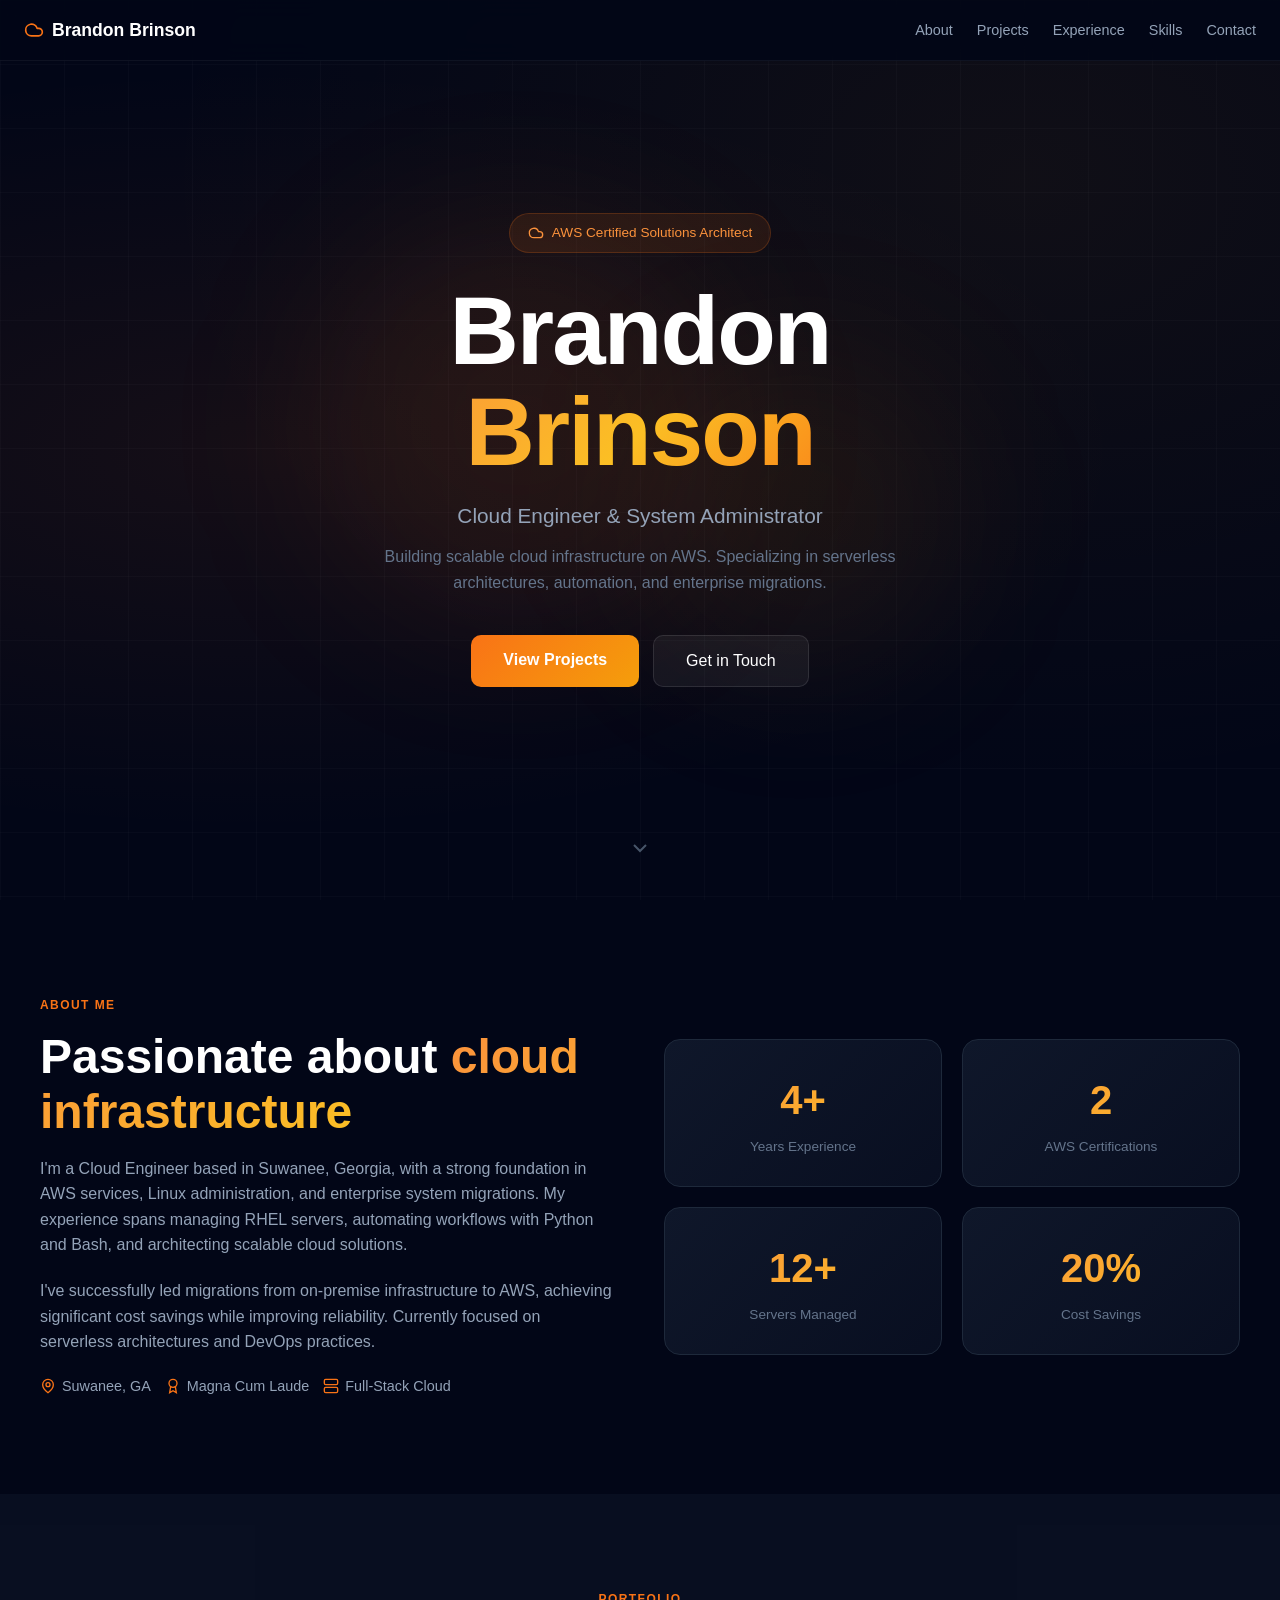
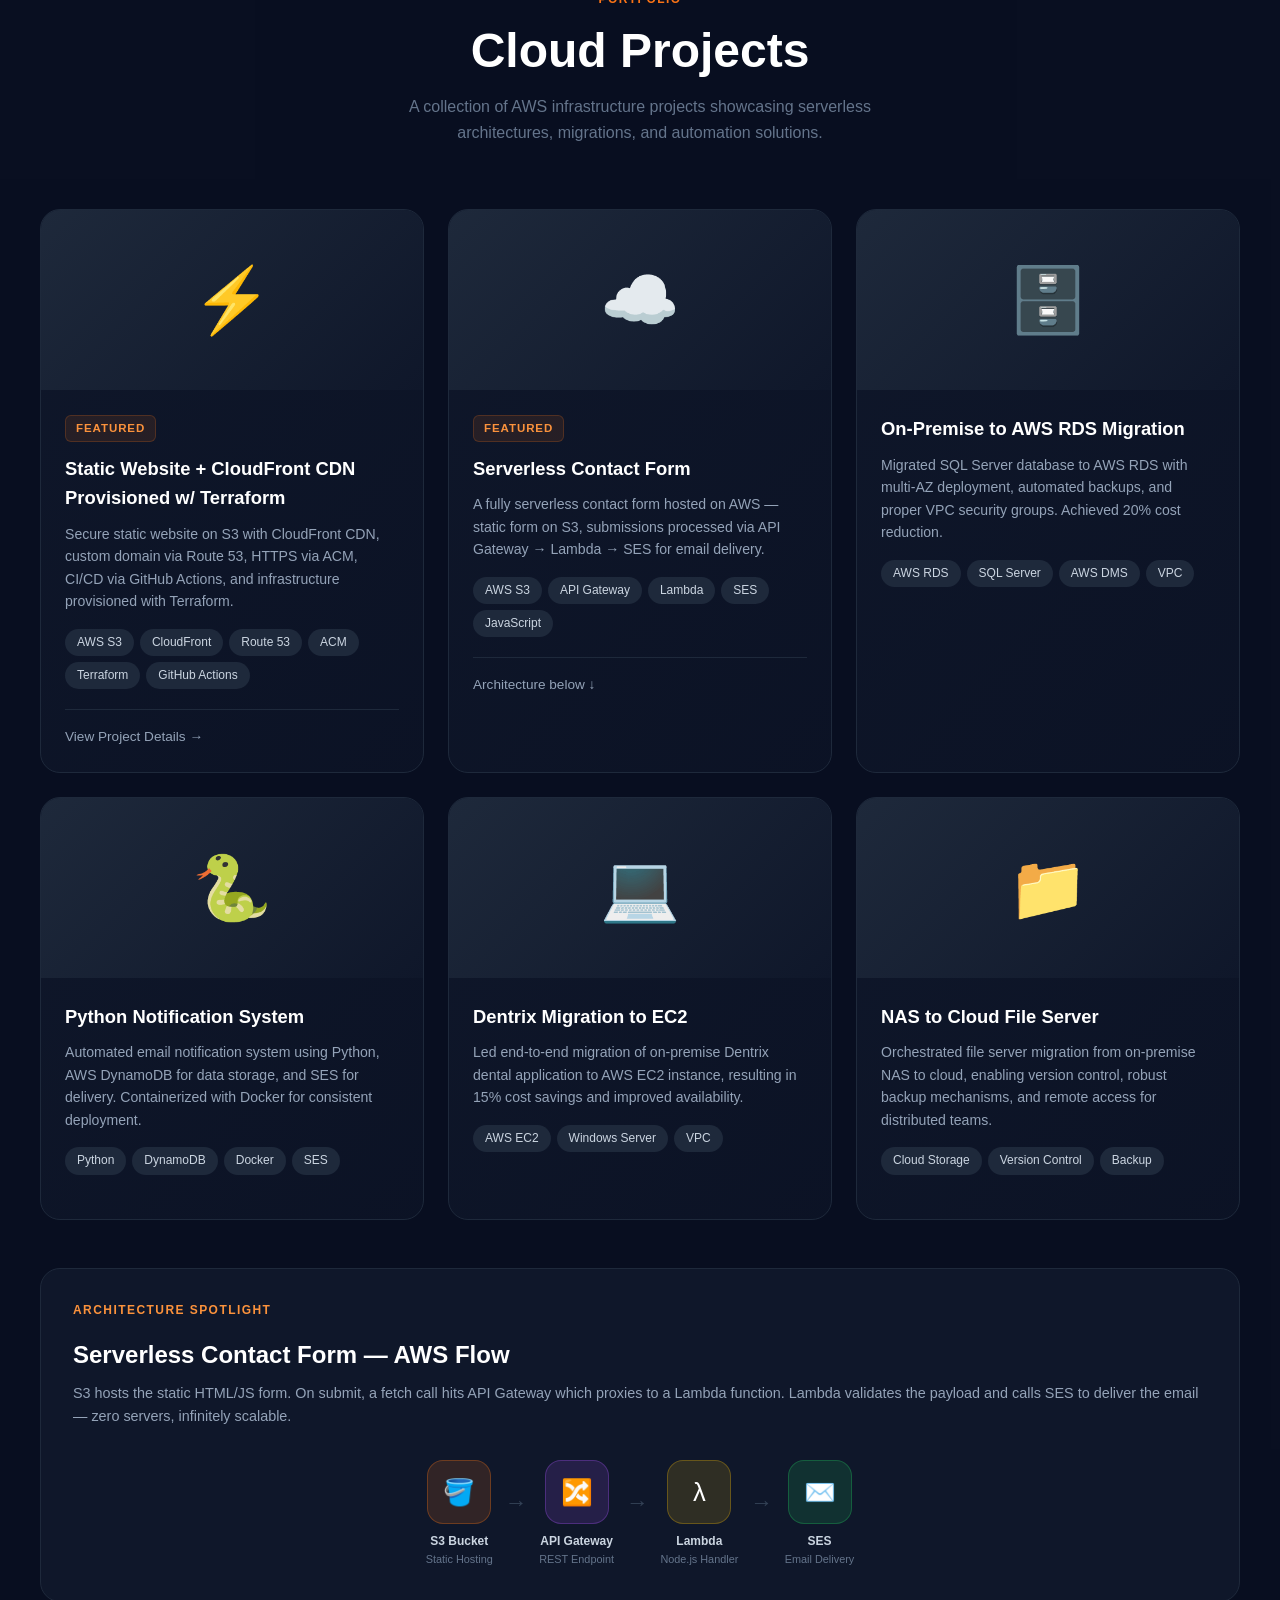
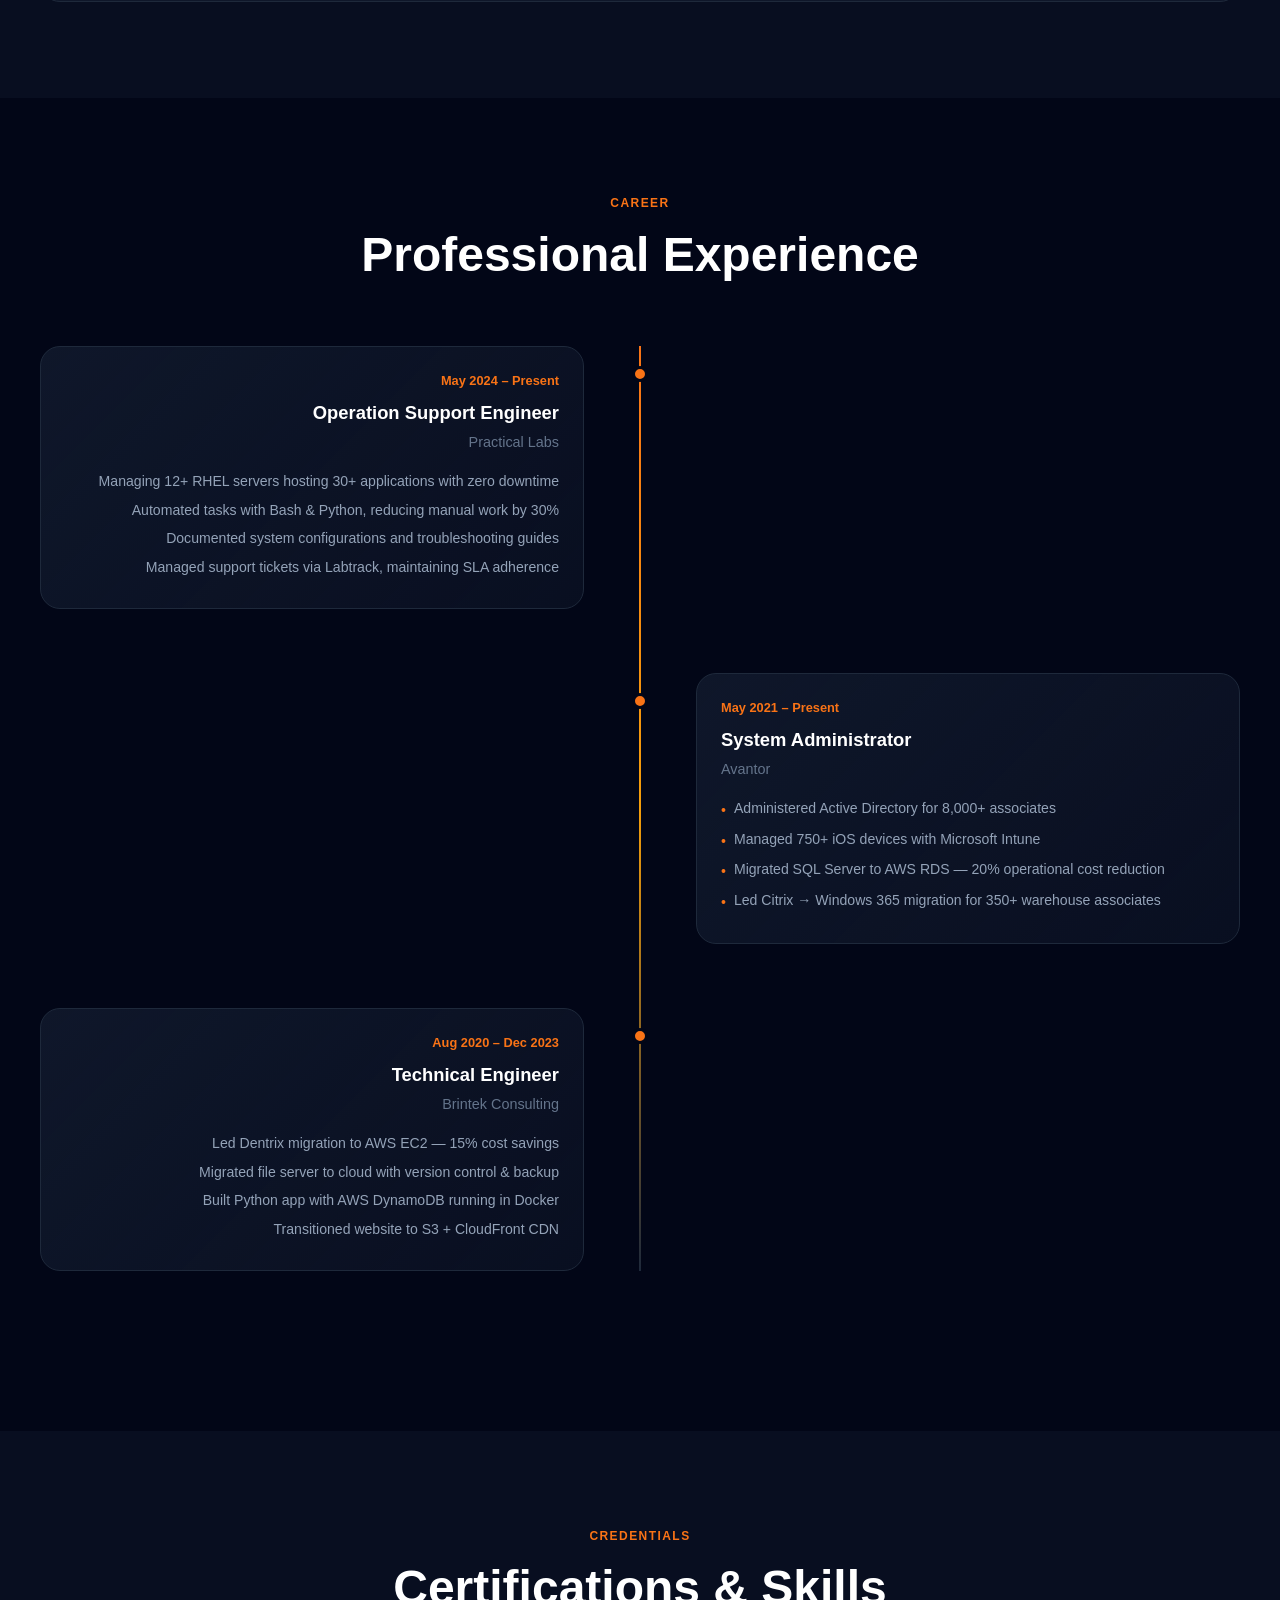
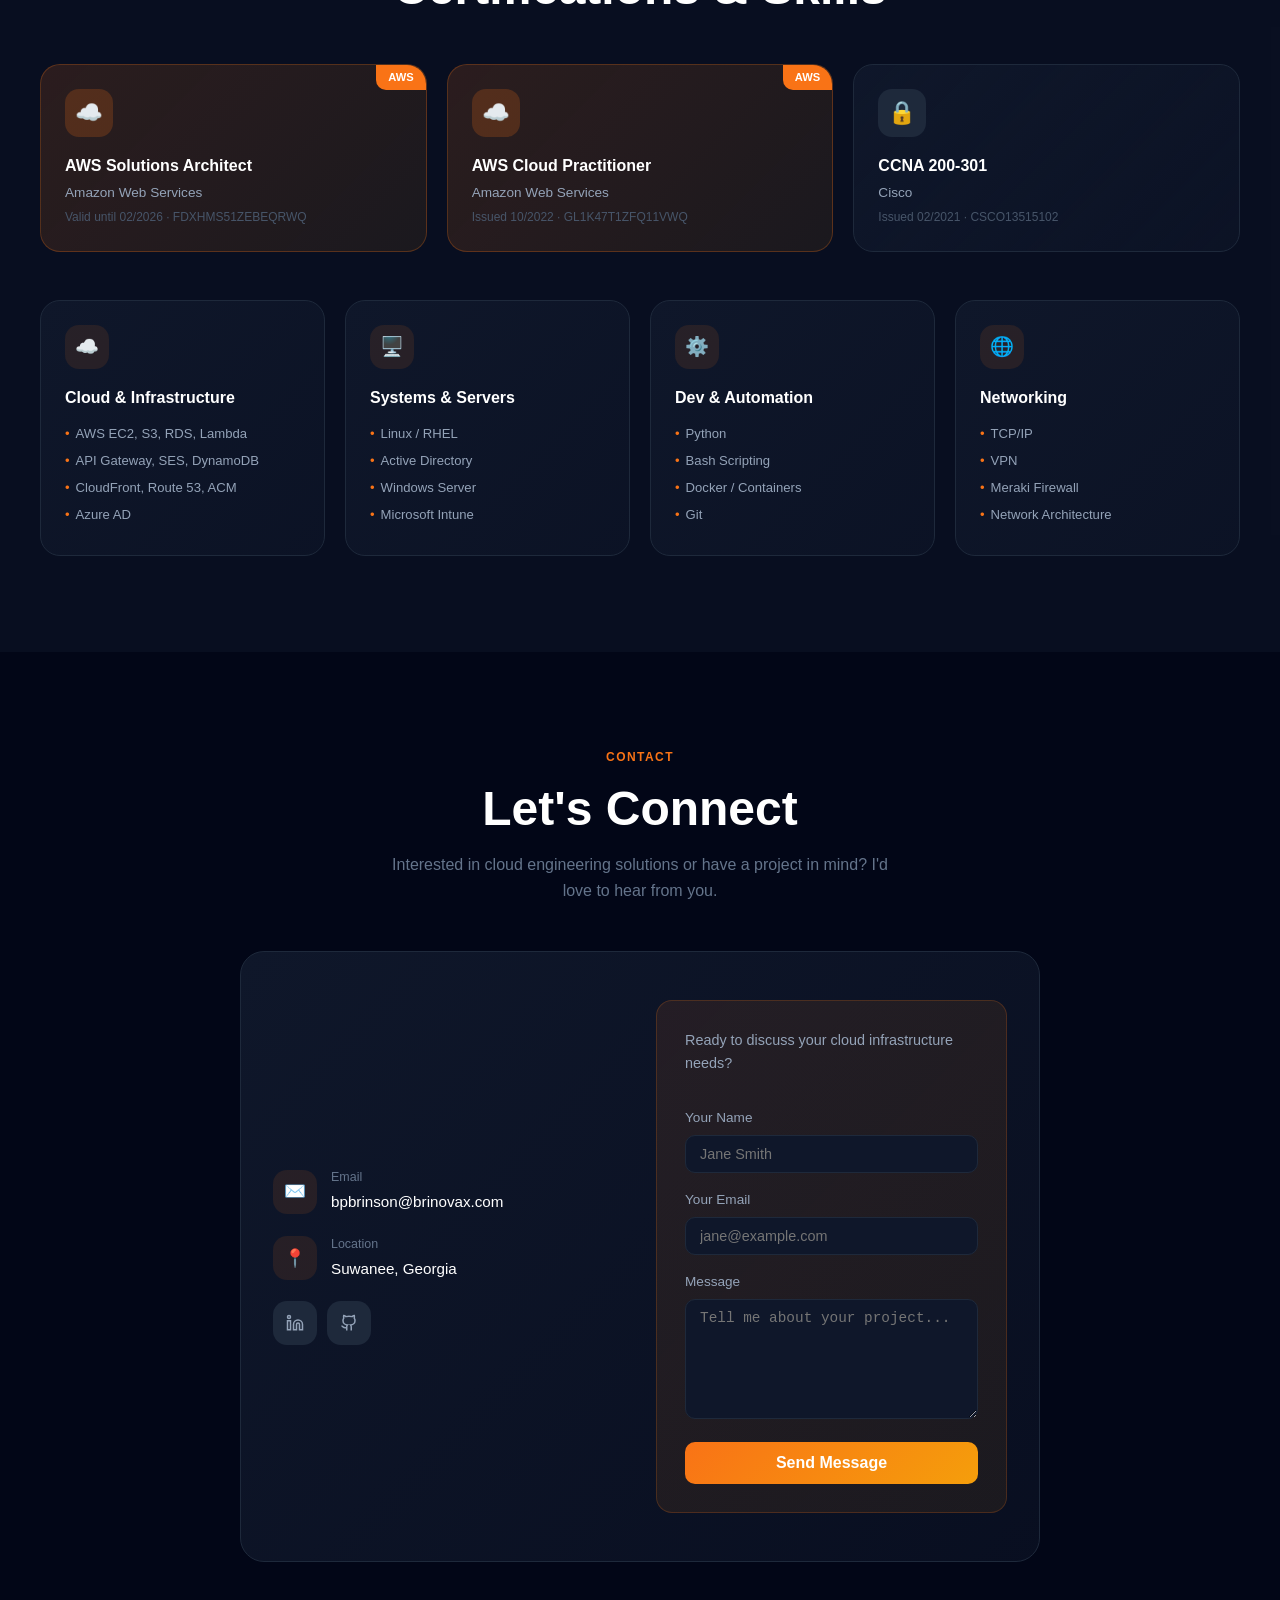
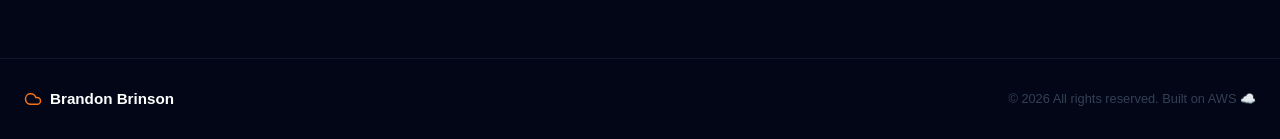
==== commit 131f9d6d: "added api gateway url" ====
--- a/website/index.html
+++ b/website/index.html
@@ -37,7 +37,7 @@
       AWS Certified Solutions Architect
     </div>
     <h1 class="hero-name">
-      Brandon Paul
+      Brandon
       <span class="gradient">Brinson</span>
     </h1>
     <p class="hero-subtitle">Cloud Engineer &amp; System Administrator</p>
@@ -342,11 +342,11 @@
     <div class="contact-card">
       <div class="contact-grid">
         <div>
-          <a href="mailto:brandonbrinson1@gmail.com" class="contact-item" style="margin-bottom:20px;display:flex">
+          <a href="mailto:bpbrinson@brinovax.com" class="contact-item" style="margin-bottom:20px;display:flex">
             <div class="contact-ic">✉️</div>
             <div>
               <div class="contact-label">Email</div>
-              <div class="contact-value">brandonbrinson1@gmail.com</div>
+              <div class="contact-value">bpbrinson@brinovax.com</div>
             </div>
           </a>
           <div class="contact-item" style="margin-bottom:20px">
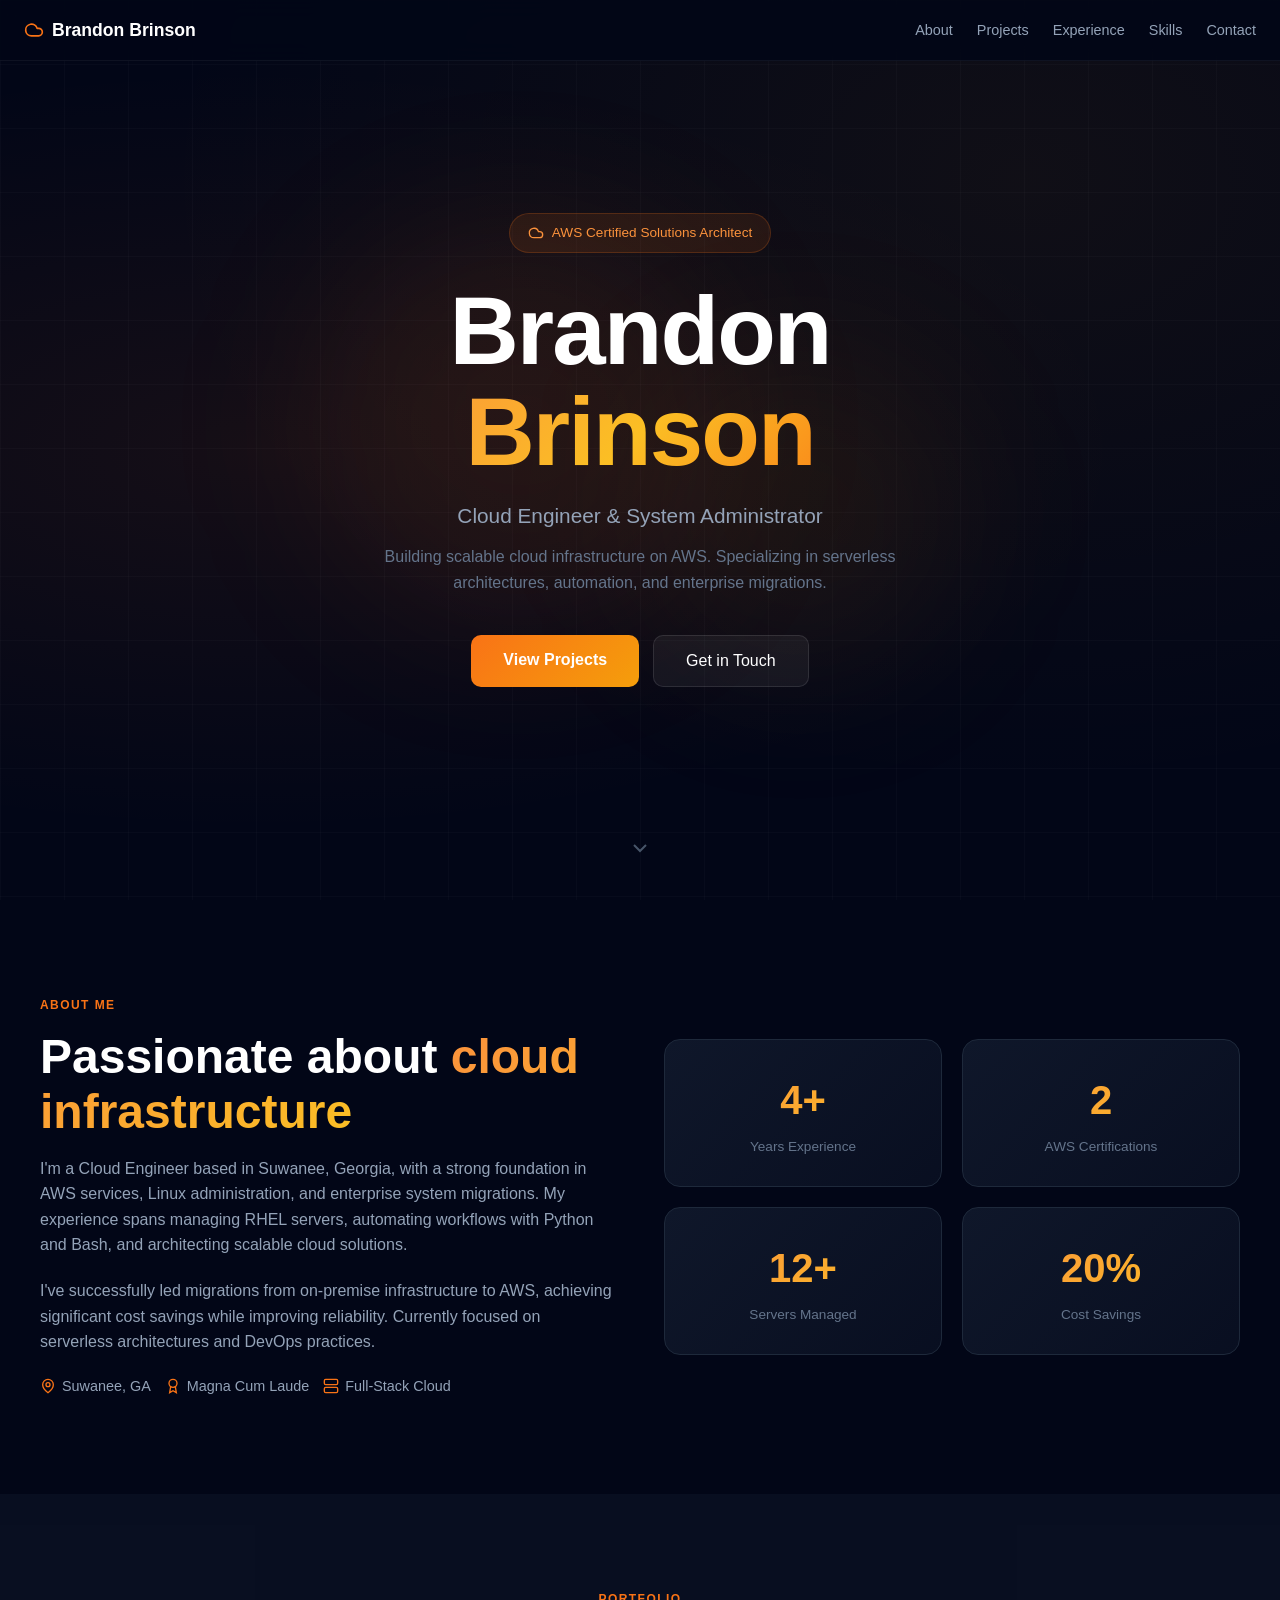
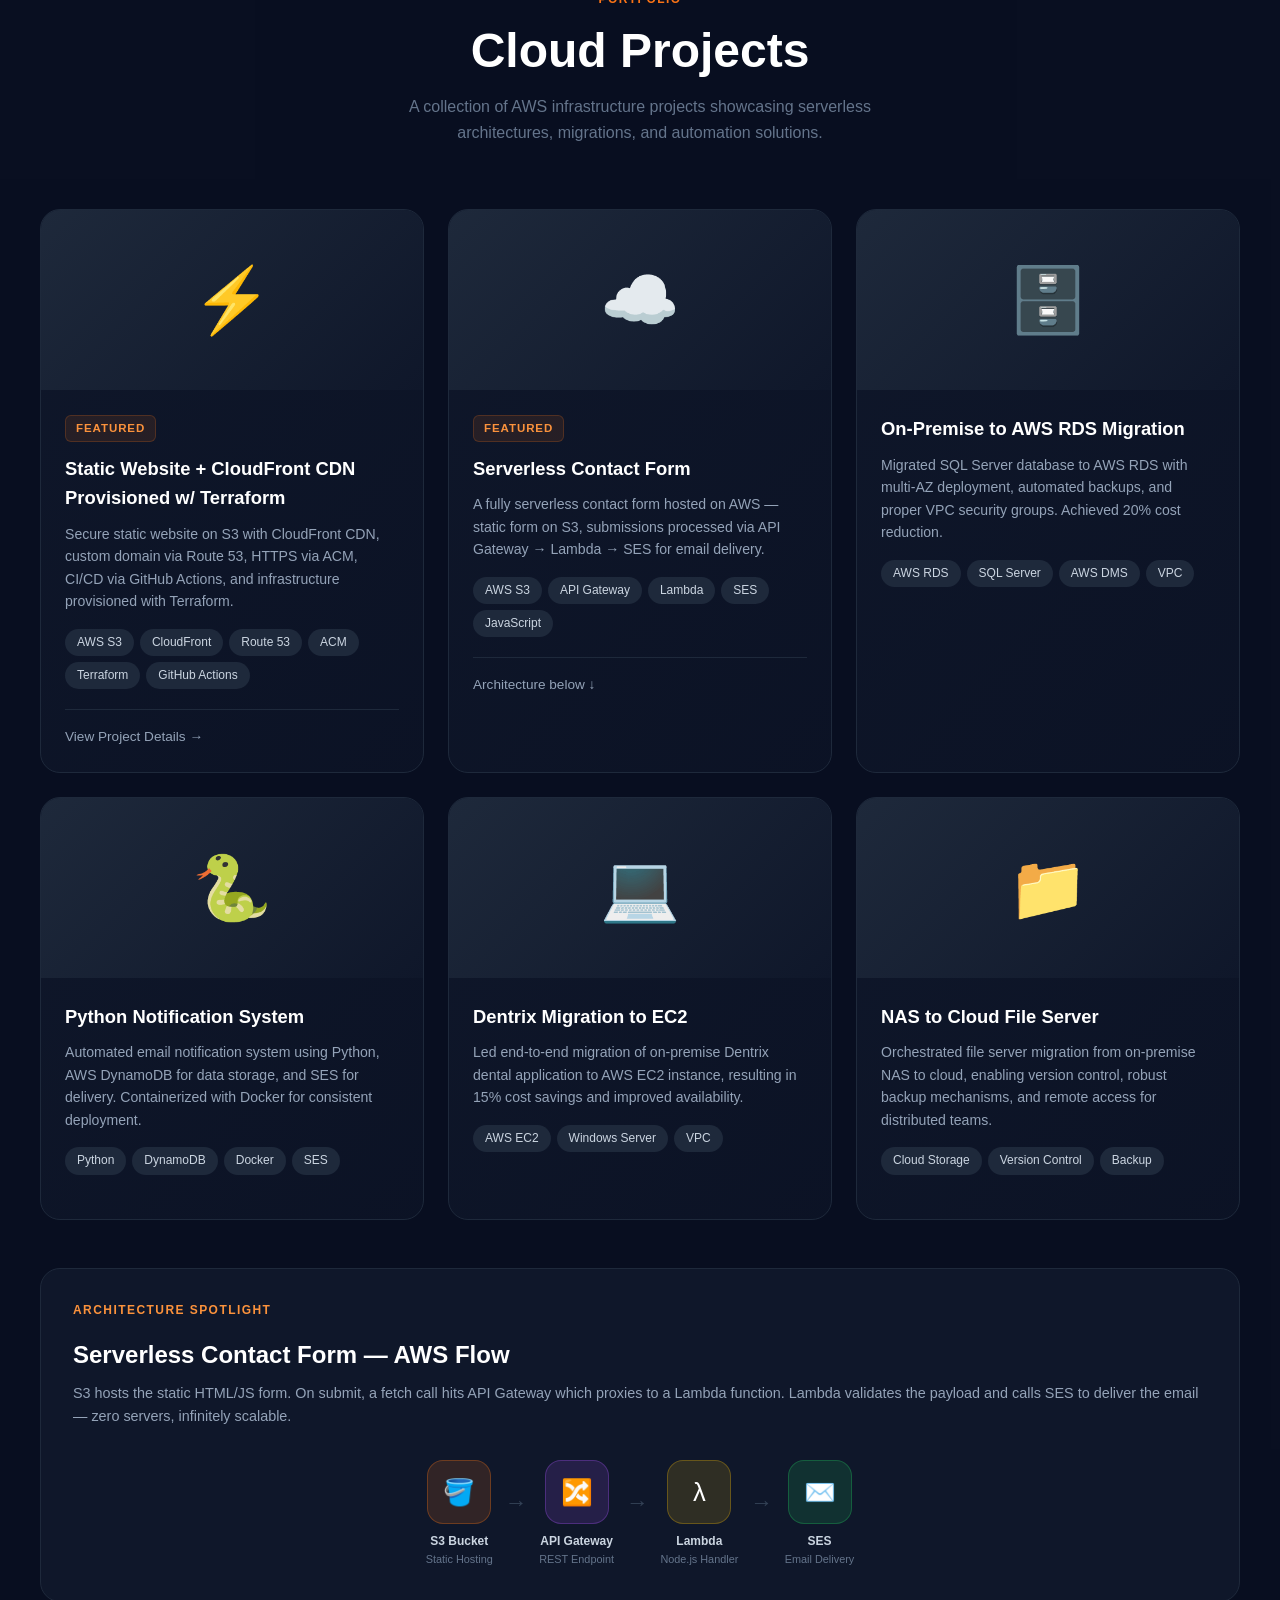
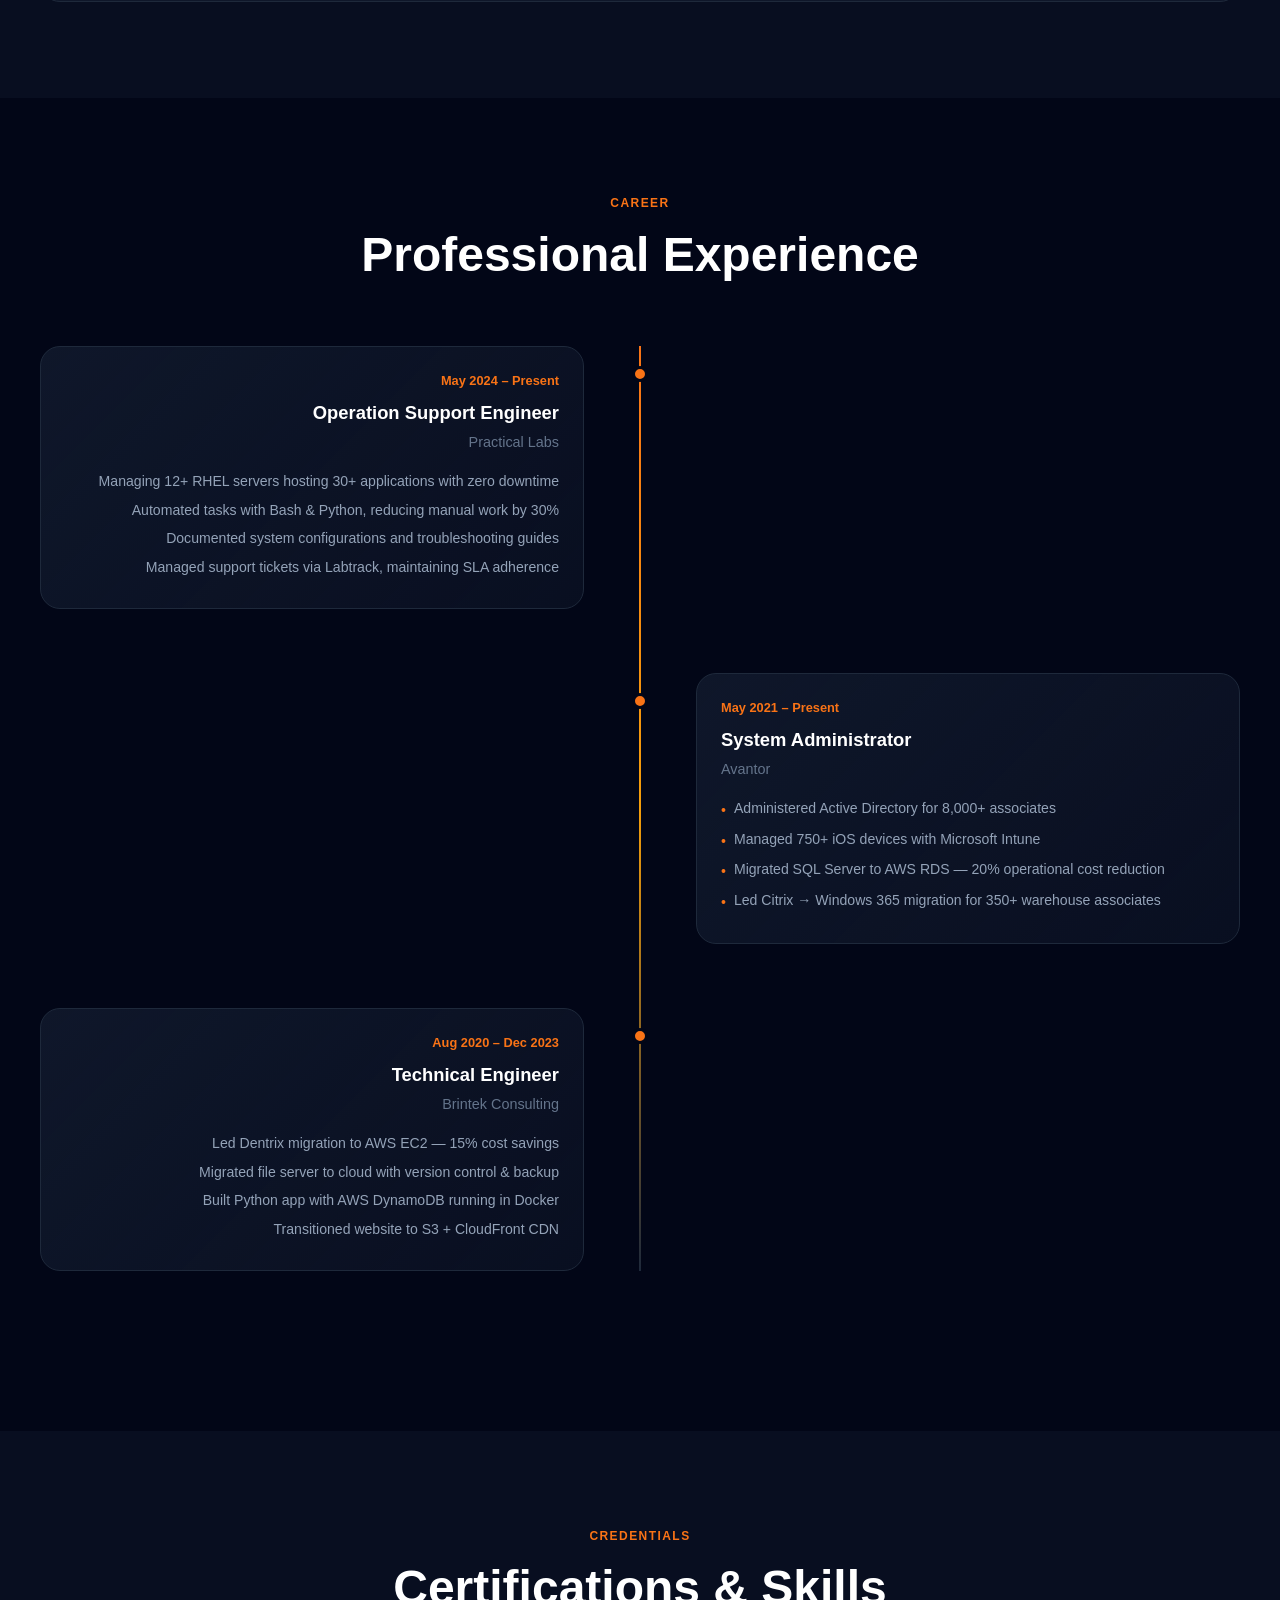
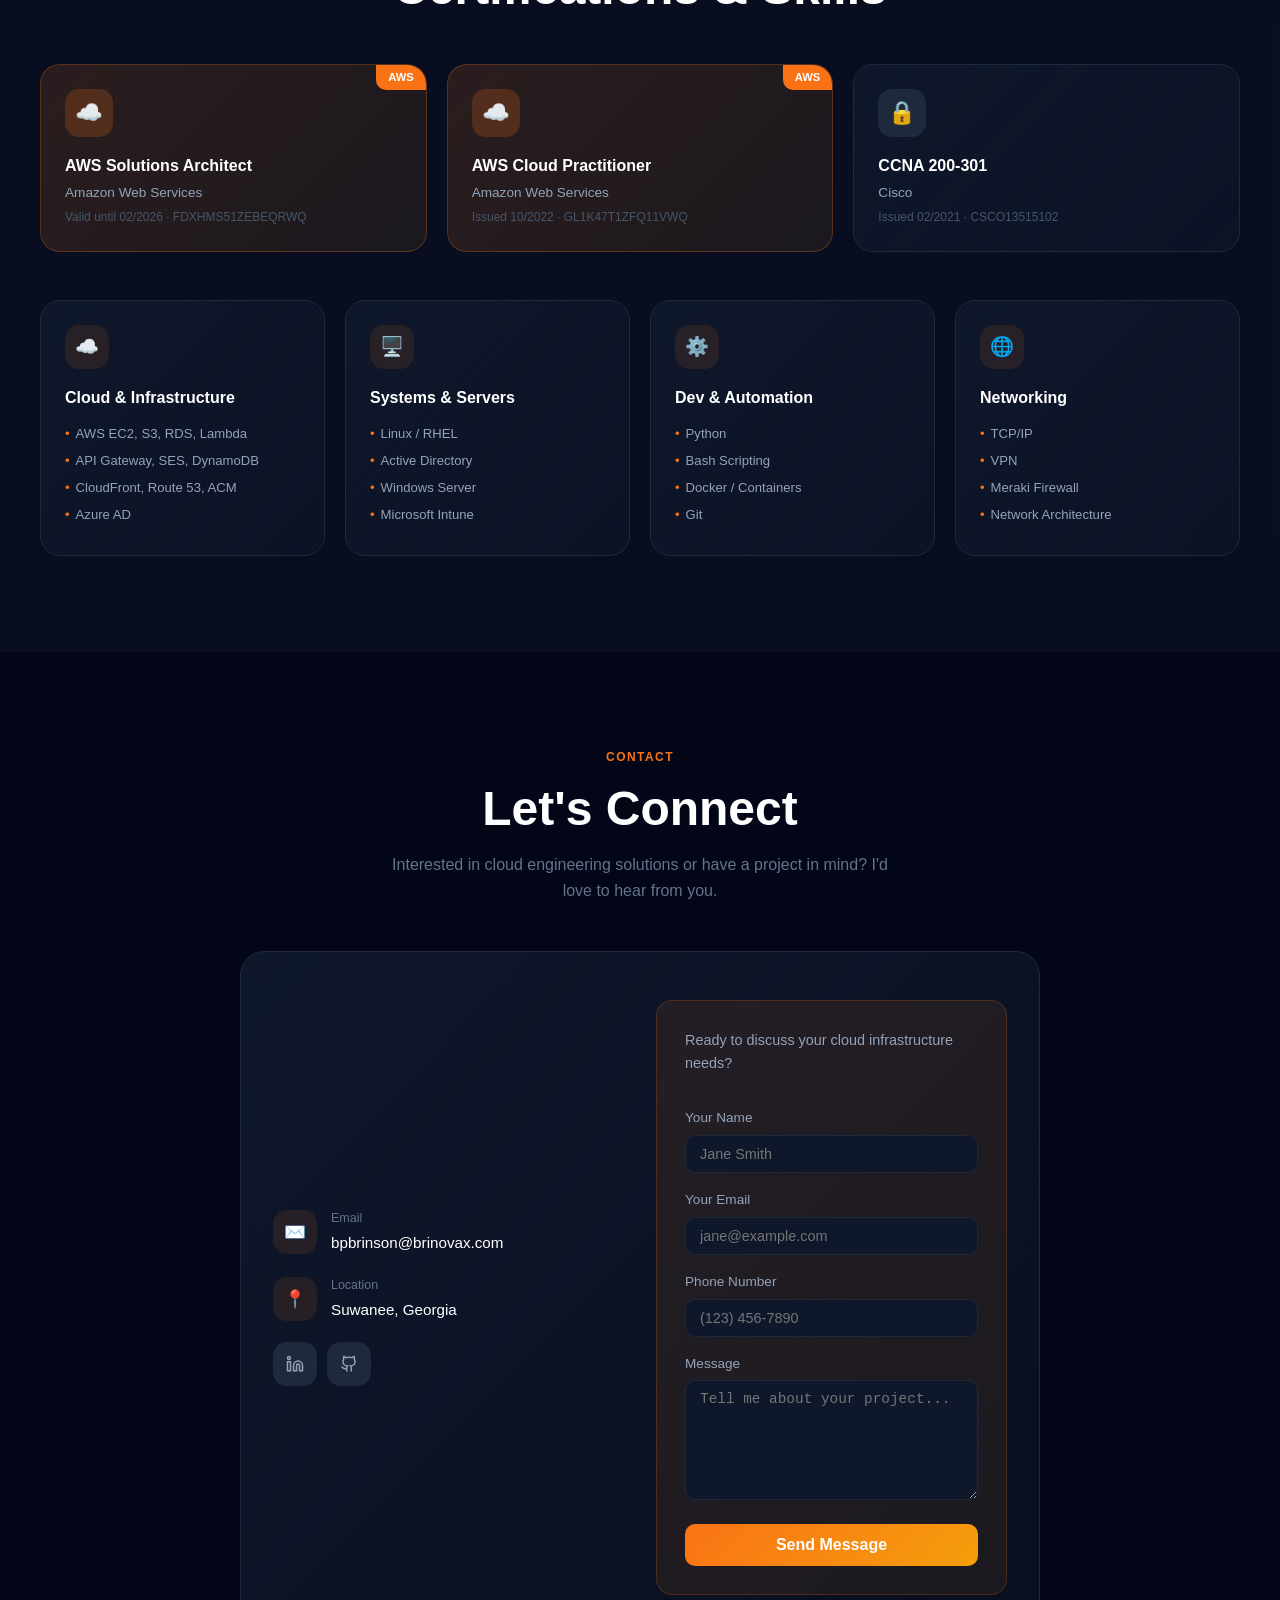
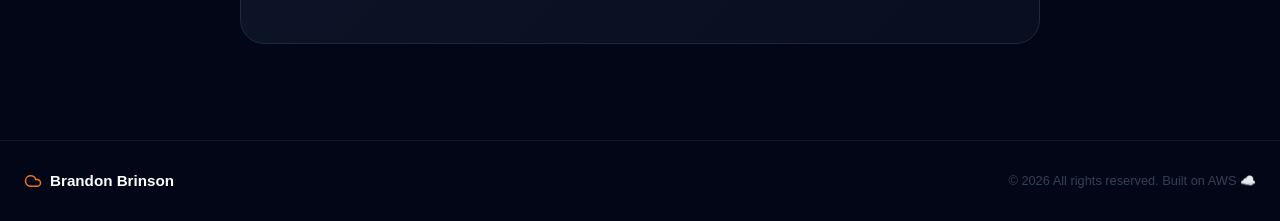
==== commit 6537f43e: "Add phone number to form" ====
--- a/website/index.html
+++ b/website/index.html
@@ -378,6 +378,10 @@
               <input class="form-input" id="cf-email" type="email" placeholder="jane@example.com" required />
             </div>
             <div class="form-group">
+              <label class="form-label" for="cf-phone">Phone Number</label>
+              <input class="form-input" id="cf-phone" type="tel" placeholder="(123) 456-7890" />
+            </div>
+            <div class="form-group">
               <label class="form-label" for="cf-msg">Message</label>
               <textarea class="form-input" id="cf-msg" placeholder="Tell me about your project..." required></textarea>
             </div>
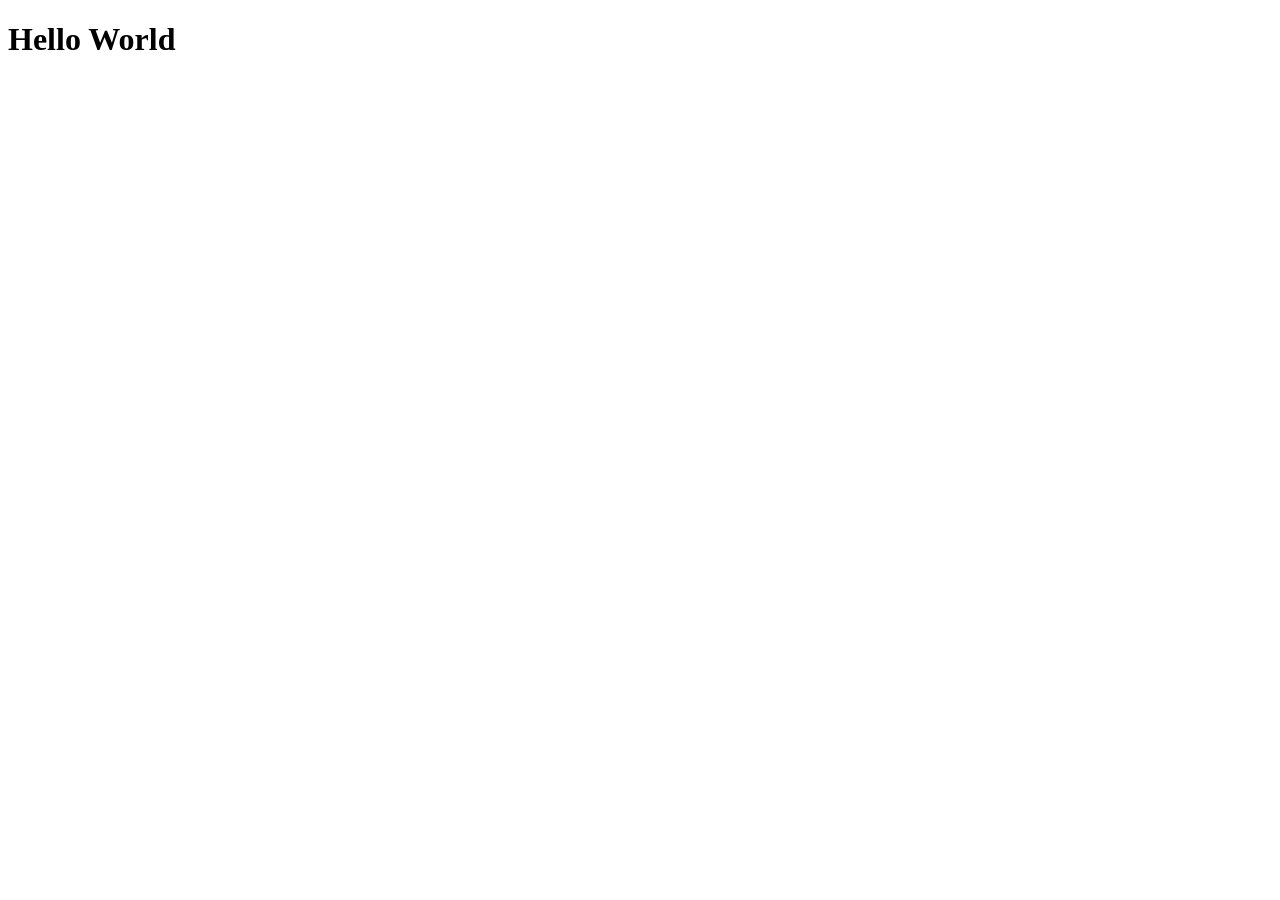
==== commit d7cde594: "Clean initial commit" ====
--- a/website/index.html
+++ b/website/index.html
@@ -1,408 +1,11 @@
 <!DOCTYPE html>
 <html lang="en">
 <head>
-  <meta charset="UTF-8" />
-  <meta name="viewport" content="width=device-width, initial-scale=1.0" />
-  <title>Brandon Brinson | Cloud Engineer</title>
-  <link rel="stylesheet" href="style.css" />
+  <meta charset="UTF-8">
+  <meta name="viewport" content="width=device-width, initial-scale=1.0">
+  <title>Document</title>
 </head>
 <body>
-
-<!-- NAV -->
-<nav>
-  <a class="nav-logo" href="#">
-    <svg xmlns="http://www.w3.org/2000/svg" width="20" height="20" viewBox="0 0 24 24" fill="none" stroke="currentColor" stroke-width="2" stroke-linecap="round" stroke-linejoin="round"><path d="M17.5 19H9a7 7 0 1 1 6.71-9h1.79a4.5 4.5 0 1 1 0 9Z"/></svg>
-    Brandon Brinson
-  </a>
-  <button class="nav-toggle" onclick="document.querySelector('.nav-links').classList.toggle('open')" aria-label="Menu">
-    <svg xmlns="http://www.w3.org/2000/svg" width="22" height="22" viewBox="0 0 24 24" fill="none" stroke="currentColor" stroke-width="2"><line x1="3" y1="12" x2="21" y2="12"/><line x1="3" y1="6" x2="21" y2="6"/><line x1="3" y1="18" x2="21" y2="18"/></svg>
-  </button>
-  <ul class="nav-links">
-    <li><a href="#about">About</a></li>
-    <li><a href="#projects">Projects</a></li>
-    <li><a href="#experience">Experience</a></li>
-    <li><a href="#skills">Skills</a></li>
-    <li><a href="#contact">Contact</a></li>
-  </ul>
-</nav>
-
-<!-- HERO -->
-<section class="hero">
-  <div class="hero-grid"></div>
-  <div class="hero-blob1"></div>
-  <div class="hero-blob2"></div>
-  <div class="hero-inner">
-    <div class="hero-badge">
-      <svg xmlns="http://www.w3.org/2000/svg" width="16" height="16" viewBox="0 0 24 24" fill="none" stroke="currentColor" stroke-width="2"><path d="M17.5 19H9a7 7 0 1 1 6.71-9h1.79a4.5 4.5 0 1 1 0 9Z"/></svg>
-      AWS Certified Solutions Architect
-    </div>
-    <h1 class="hero-name">
-      Brandon
-      <span class="gradient">Brinson</span>
-    </h1>
-    <p class="hero-subtitle">Cloud Engineer &amp; System Administrator</p>
-    <p class="hero-desc">Building scalable cloud infrastructure on AWS. Specializing in serverless architectures, automation, and enterprise migrations.</p>
-    <div class="hero-btns">
-      <a href="#projects" class="btn-primary">View Projects</a>
-      <a href="#contact" class="btn-outline">Get in Touch</a>
-    </div>
-  </div>
-  <div class="scroll-ind">
-    <svg xmlns="http://www.w3.org/2000/svg" width="24" height="24" viewBox="0 0 24 24" fill="none" stroke="currentColor" stroke-width="2"><polyline points="6 9 12 15 18 9"/></svg>
-  </div>
-</section>
-
-<!-- ABOUT -->
-<section id="about">
-  <div class="container">
-    <div class="about-grid">
-      <div class="about-text">
-        <span class="section-label">About Me</span>
-        <h2 class="section-title">Passionate about <span class="gradient">cloud infrastructure</span></h2>
-        <p>I'm a Cloud Engineer based in Suwanee, Georgia, with a strong foundation in AWS services, Linux administration, and enterprise system migrations. My experience spans managing RHEL servers, automating workflows with Python and Bash, and architecting scalable cloud solutions.</p>
-        <p>I've successfully led migrations from on-premise infrastructure to AWS, achieving significant cost savings while improving reliability. Currently focused on serverless architectures and DevOps practices.</p>
-        <div class="about-badges">
-          <span class="about-badge">
-            <svg xmlns="http://www.w3.org/2000/svg" width="16" height="16" viewBox="0 0 24 24" fill="none" stroke="currentColor" stroke-width="2"><path d="M20 10c0 6-8 12-8 12s-8-6-8-12a8 8 0 0 1 16 0Z"/><circle cx="12" cy="10" r="3"/></svg>
-            Suwanee, GA
-          </span>
-          <span class="about-badge">
-            <svg xmlns="http://www.w3.org/2000/svg" width="16" height="16" viewBox="0 0 24 24" fill="none" stroke="currentColor" stroke-width="2"><circle cx="12" cy="8" r="6"/><path d="M15.477 12.89 17 22l-5-3-5 3 1.523-9.11"/></svg>
-            Magna Cum Laude
-          </span>
-          <span class="about-badge">
-            <svg xmlns="http://www.w3.org/2000/svg" width="16" height="16" viewBox="0 0 24 24" fill="none" stroke="currentColor" stroke-width="2"><rect x="2" y="2" width="20" height="8" rx="2"/><rect x="2" y="14" width="20" height="8" rx="2"/><line x1="6" y1="6" x2="6.01" y2="6"/><line x1="6" y1="18" x2="6.01" y2="18"/></svg>
-            Full-Stack Cloud
-          </span>
-        </div>
-      </div>
-      <div class="stats-grid">
-        <div class="stat-card"><div class="stat-value">4+</div><div class="stat-label">Years Experience</div></div>
-        <div class="stat-card"><div class="stat-value">2</div><div class="stat-label">AWS Certifications</div></div>
-        <div class="stat-card"><div class="stat-value">12+</div><div class="stat-label">Servers Managed</div></div>
-        <div class="stat-card"><div class="stat-value">20%</div><div class="stat-label">Cost Savings</div></div>
-      </div>
-    </div>
-  </div>
-</section>
-
-<!-- PROJECTS -->
-<section id="projects">
-  <div class="container">
-    <div class="text-center" style="margin-bottom:64px">
-      <span class="section-label">Portfolio</span>
-      <h2 class="section-title">Cloud Projects</h2>
-      <p class="section-sub">A collection of AWS infrastructure projects showcasing serverless architectures, migrations, and automation solutions.</p>
-    </div>
-
-    <div class="projects-grid">
-      <a class="project-card project-card-link" href="project-1.html">
-        <div class="project-thumb">⚡</div>
-        <div class="project-body">
-          <span class="project-featured">Featured</span>
-          <h3 class="project-title">Static Website + CloudFront CDN Provisioned w/ Terraform</h3>
-          <p class="project-desc">Secure static website on S3 with CloudFront CDN, custom domain via Route 53, HTTPS via ACM, CI/CD via GitHub Actions, and infrastructure provisioned with Terraform.</p>
-          <div class="project-tags">
-            <span class="tag">AWS S3</span><span class="tag">CloudFront</span><span class="tag">Route 53</span><span class="tag">ACM</span><span class="tag">Terraform</span><span class="tag">GitHub Actions</span>
-          </div>
-          <div class="project-links">
-            <span class="project-link">View Project Details →</span>
-          </div>
-        </div>
-      </a>
-
-      <div class="project-card">
-        <div class="project-thumb">☁️</div>
-        <div class="project-body">
-          <span class="project-featured">Featured</span>
-          <h3 class="project-title">Serverless Contact Form</h3>
-          <p class="project-desc">A fully serverless contact form hosted on AWS — static form on S3, submissions processed via API Gateway → Lambda → SES for email delivery.</p>
-          <div class="project-tags">
-            <span class="tag">AWS S3</span><span class="tag">API Gateway</span><span class="tag">Lambda</span><span class="tag">SES</span><span class="tag">JavaScript</span>
-          </div>
-          <div class="project-links"><span class="project-link">Architecture below ↓</span></div>
-        </div>
-      </div>
-
-      <div class="project-card">
-        <div class="project-thumb">🗄️</div>
-        <div class="project-body">
-          <h3 class="project-title">On-Premise to AWS RDS Migration</h3>
-          <p class="project-desc">Migrated SQL Server database to AWS RDS with multi-AZ deployment, automated backups, and proper VPC security groups. Achieved 20% cost reduction.</p>
-          <div class="project-tags">
-            <span class="tag">AWS RDS</span><span class="tag">SQL Server</span><span class="tag">AWS DMS</span><span class="tag">VPC</span>
-          </div>
-        </div>
-      </div>
-
-      <div class="project-card">
-        <div class="project-thumb">🐍</div>
-        <div class="project-body">
-          <h3 class="project-title">Python Notification System</h3>
-          <p class="project-desc">Automated email notification system using Python, AWS DynamoDB for data storage, and SES for delivery. Containerized with Docker for consistent deployment.</p>
-          <div class="project-tags">
-            <span class="tag">Python</span><span class="tag">DynamoDB</span><span class="tag">Docker</span><span class="tag">SES</span>
-          </div>
-        </div>
-      </div>
-
-      <div class="project-card">
-        <div class="project-thumb">💻</div>
-        <div class="project-body">
-          <h3 class="project-title">Dentrix Migration to EC2</h3>
-          <p class="project-desc">Led end-to-end migration of on-premise Dentrix dental application to AWS EC2 instance, resulting in 15% cost savings and improved availability.</p>
-          <div class="project-tags">
-            <span class="tag">AWS EC2</span><span class="tag">Windows Server</span><span class="tag">VPC</span>
-          </div>
-        </div>
-      </div>
-
-      <div class="project-card">
-        <div class="project-thumb">📁</div>
-        <div class="project-body">
-          <h3 class="project-title">NAS to Cloud File Server</h3>
-          <p class="project-desc">Orchestrated file server migration from on-premise NAS to cloud, enabling version control, robust backup mechanisms, and remote access for distributed teams.</p>
-          <div class="project-tags">
-            <span class="tag">Cloud Storage</span><span class="tag">Version Control</span><span class="tag">Backup</span>
-          </div>
-        </div>
-      </div>
-    </div>
-
-    <!-- Architecture deep-dive -->
-    <div class="arch-section">
-      <p class="arch-title">Architecture Spotlight</p>
-      <h3 class="arch-h">Serverless Contact Form — AWS Flow</h3>
-      <p class="arch-p">S3 hosts the static HTML/JS form. On submit, a fetch call hits API Gateway which proxies to a Lambda function. Lambda validates the payload and calls SES to deliver the email — zero servers, infinitely scalable.</p>
-      <div class="arch-flow">
-        <div class="arch-step">
-          <div class="arch-icon s3">🪣</div>
-          <div class="arch-step-name">S3 Bucket</div>
-          <div class="arch-step-sub">Static Hosting</div>
-        </div>
-        <div class="arch-arrow">→</div>
-        <div class="arch-step">
-          <div class="arch-icon apigw">🔀</div>
-          <div class="arch-step-name">API Gateway</div>
-          <div class="arch-step-sub">REST Endpoint</div>
-        </div>
-        <div class="arch-arrow">→</div>
-        <div class="arch-step">
-          <div class="arch-icon lambda">λ</div>
-          <div class="arch-step-name">Lambda</div>
-          <div class="arch-step-sub">Node.js Handler</div>
-        </div>
-        <div class="arch-arrow">→</div>
-        <div class="arch-step">
-          <div class="arch-icon ses">✉️</div>
-          <div class="arch-step-name">SES</div>
-          <div class="arch-step-sub">Email Delivery</div>
-        </div>
-      </div>
-    </div>
-  </div>
-</section>
-
-<!-- EXPERIENCE -->
-<section id="experience">
-  <div class="container">
-    <div class="text-center" style="margin-bottom:64px">
-      <span class="section-label">Career</span>
-      <h2 class="section-title">Professional Experience</h2>
-    </div>
-    <div class="timeline">
-      <div class="timeline-item">
-        <div class="tl-dot"></div>
-        <div class="tl-card">
-          <div class="tl-period">May 2024 – Present</div>
-          <div class="tl-title">Operation Support Engineer</div>
-          <div class="tl-company">Practical Labs</div>
-          <ul class="tl-list">
-            <li>Managing 12+ RHEL servers hosting 30+ applications with zero downtime</li>
-            <li>Automated tasks with Bash &amp; Python, reducing manual work by 30%</li>
-            <li>Documented system configurations and troubleshooting guides</li>
-            <li>Managed support tickets via Labtrack, maintaining SLA adherence</li>
-          </ul>
-        </div>
-      </div>
-      <div class="timeline-item">
-        <div class="tl-dot"></div>
-        <div class="tl-card">
-          <div class="tl-period">May 2021 – Present</div>
-          <div class="tl-title">System Administrator</div>
-          <div class="tl-company">Avantor</div>
-          <ul class="tl-list">
-            <li>Administered Active Directory for 8,000+ associates</li>
-            <li>Managed 750+ iOS devices with Microsoft Intune</li>
-            <li>Migrated SQL Server to AWS RDS — 20% operational cost reduction</li>
-            <li>Led Citrix → Windows 365 migration for 350+ warehouse associates</li>
-          </ul>
-        </div>
-      </div>
-      <div class="timeline-item">
-        <div class="tl-dot"></div>
-        <div class="tl-card">
-          <div class="tl-period">Aug 2020 – Dec 2023</div>
-          <div class="tl-title">Technical Engineer</div>
-          <div class="tl-company">Brintek Consulting</div>
-          <ul class="tl-list">
-            <li>Led Dentrix migration to AWS EC2 — 15% cost savings</li>
-            <li>Migrated file server to cloud with version control &amp; backup</li>
-            <li>Built Python app with AWS DynamoDB running in Docker</li>
-            <li>Transitioned website to S3 + CloudFront CDN</li>
-          </ul>
-        </div>
-      </div>
-    </div>
-  </div>
-</section>
-
-<!-- SKILLS -->
-<section id="skills">
-  <div class="container">
-    <div class="text-center" style="margin-bottom:48px">
-      <span class="section-label">Credentials</span>
-      <h2 class="section-title">Certifications &amp; Skills</h2>
-    </div>
-    <div class="certs-grid">
-      <div class="cert-card aws">
-        <div class="cert-badge">AWS</div>
-        <div class="cert-icon aws-bg">☁️</div>
-        <div class="cert-name">AWS Solutions Architect</div>
-        <div class="cert-issuer">Amazon Web Services</div>
-        <div class="cert-date">Valid until 02/2026 · FDXHMS51ZEBEQRWQ</div>
-      </div>
-      <div class="cert-card aws">
-        <div class="cert-badge">AWS</div>
-        <div class="cert-icon aws-bg">☁️</div>
-        <div class="cert-name">AWS Cloud Practitioner</div>
-        <div class="cert-issuer">Amazon Web Services</div>
-        <div class="cert-date">Issued 10/2022 · GL1K47T1ZFQ11VWQ</div>
-      </div>
-      <div class="cert-card other">
-        <div class="cert-icon other-bg">🔒</div>
-        <div class="cert-name">CCNA 200-301</div>
-        <div class="cert-issuer">Cisco</div>
-        <div class="cert-date">Issued 02/2021 · CSCO13515102</div>
-      </div>
-    </div>
-    <div class="skills-grid">
-      <div class="skill-card">
-        <div class="skill-icon">☁️</div>
-        <div class="skill-title">Cloud &amp; Infrastructure</div>
-        <ul class="skill-list">
-          <li>AWS EC2, S3, RDS, Lambda</li>
-          <li>API Gateway, SES, DynamoDB</li>
-          <li>CloudFront, Route 53, ACM</li>
-          <li>Azure AD</li>
-        </ul>
-      </div>
-      <div class="skill-card">
-        <div class="skill-icon">🖥️</div>
-        <div class="skill-title">Systems &amp; Servers</div>
-        <ul class="skill-list">
-          <li>Linux / RHEL</li>
-          <li>Active Directory</li>
-          <li>Windows Server</li>
-          <li>Microsoft Intune</li>
-        </ul>
-      </div>
-      <div class="skill-card">
-        <div class="skill-icon">⚙️</div>
-        <div class="skill-title">Dev &amp; Automation</div>
-        <ul class="skill-list">
-          <li>Python</li>
-          <li>Bash Scripting</li>
-          <li>Docker / Containers</li>
-          <li>Git</li>
-        </ul>
-      </div>
-      <div class="skill-card">
-        <div class="skill-icon">🌐</div>
-        <div class="skill-title">Networking</div>
-        <ul class="skill-list">
-          <li>TCP/IP</li>
-          <li>VPN</li>
-          <li>Meraki Firewall</li>
-          <li>Network Architecture</li>
-        </ul>
-      </div>
-    </div>
-  </div>
-</section>
-
-<!-- CONTACT -->
-<section id="contact">
-  <div class="container">
-    <div class="text-center" style="margin-bottom:48px">
-      <span class="section-label">Contact</span>
-      <h2 class="section-title">Let's Connect</h2>
-      <p class="section-sub">Interested in cloud engineering solutions or have a project in mind? I'd love to hear from you.</p>
-    </div>
-    <div class="contact-card">
-      <div class="contact-grid">
-        <div>
-          <a href="mailto:bpbrinson@brinovax.com" class="contact-item" style="margin-bottom:20px;display:flex">
-            <div class="contact-ic">✉️</div>
-            <div>
-              <div class="contact-label">Email</div>
-              <div class="contact-value">bpbrinson@brinovax.com</div>
-            </div>
-          </a>
-          <div class="contact-item" style="margin-bottom:20px">
-            <div class="contact-ic">📍</div>
-            <div>
-              <div class="contact-label">Location</div>
-              <div class="contact-value">Suwanee, Georgia</div>
-            </div>
-          </div>
-          <div class="contact-socials">
-            <a href="https://linkedin.com/in/brandonbrinson" target="_blank" rel="noopener noreferrer" class="social-btn" title="LinkedIn">
-              <svg xmlns="http://www.w3.org/2000/svg" width="18" height="18" viewBox="0 0 24 24" fill="none" stroke="#94a3b8" stroke-width="2"><path d="M16 8a6 6 0 0 1 6 6v7h-4v-7a2 2 0 0 0-2-2 2 2 0 0 0-2 2v7h-4v-7a6 6 0 0 1 6-6z"/><rect x="2" y="9" width="4" height="12"/><circle cx="4" cy="4" r="2"/></svg>
-            </a>
-            <a href="https://github.com" target="_blank" rel="noopener noreferrer" class="social-btn" title="GitHub">
-              <svg xmlns="http://www.w3.org/2000/svg" width="18" height="18" viewBox="0 0 24 24" fill="none" stroke="#94a3b8" stroke-width="2"><path d="M15 22v-4a4.8 4.8 0 0 0-1-3.5c3 0 6-2 6-5.5.08-1.25-.27-2.48-1-3.5.28-1.15.28-2.35 0-3.5 0 0-1 0-3 1.5-2.64-.5-5.36-.5-8 0C6 2 5 2 5 2c-.3 1.15-.3 2.35 0 3.5A5.403 5.403 0 0 0 4 9c0 3.5 3 5.5 6 5.5-.39.49-.68 1.05-.85 1.65-.17.6-.22 1.23-.15 1.85v4"/><path d="M9 18c-4.51 2-5-2-7-2"/></svg>
-            </a>
-          </div>
-        </div>
-        <div class="contact-cta">
-          <p>Ready to discuss your cloud infrastructure needs?</p>
-          <!-- Replace YOUR_API_GATEWAY_URL in main.js with your actual API Gateway endpoint -->
-          <form class="contact-form" id="contactForm" onsubmit="submitForm(event)">
-            <div class="form-group">
-              <label class="form-label" for="cf-name">Your Name</label>
-              <input class="form-input" id="cf-name" type="text" placeholder="Jane Smith" required />
-            </div>
-            <div class="form-group">
-              <label class="form-label" for="cf-email">Your Email</label>
-              <input class="form-input" id="cf-email" type="email" placeholder="jane@example.com" required />
-            </div>
-            <div class="form-group">
-              <label class="form-label" for="cf-phone">Phone Number</label>
-              <input class="form-input" id="cf-phone" type="tel" placeholder="(123) 456-7890" />
-            </div>
-            <div class="form-group">
-              <label class="form-label" for="cf-msg">Message</label>
-              <textarea class="form-input" id="cf-msg" placeholder="Tell me about your project..." required></textarea>
-            </div>
-            <button type="submit" class="btn-primary" id="submitBtn" style="width:100%">Send Message</button>
-            <div id="formStatus" class="form-status" style="display:none"></div>
-          </form>
-        </div>
-      </div>
-    </div>
-  </div>
-</section>
-
-<!-- FOOTER -->
-<footer>
-  <div class="footer-logo">
-    <svg xmlns="http://www.w3.org/2000/svg" width="18" height="18" viewBox="0 0 24 24" fill="none" stroke="#f97316" stroke-width="2"><path d="M17.5 19H9a7 7 0 1 1 6.71-9h1.79a4.5 4.5 0 1 1 0 9Z"/></svg>
-    Brandon Brinson
-  </div>
-  <p class="footer-copy">&copy; <span id="yr"></span> All rights reserved. Built on AWS ☁️</p>
-</footer>
-
-<script src="main.js"></script>
+  <h1>Hello World</h1>
 </body>
-</html>
+</html>
